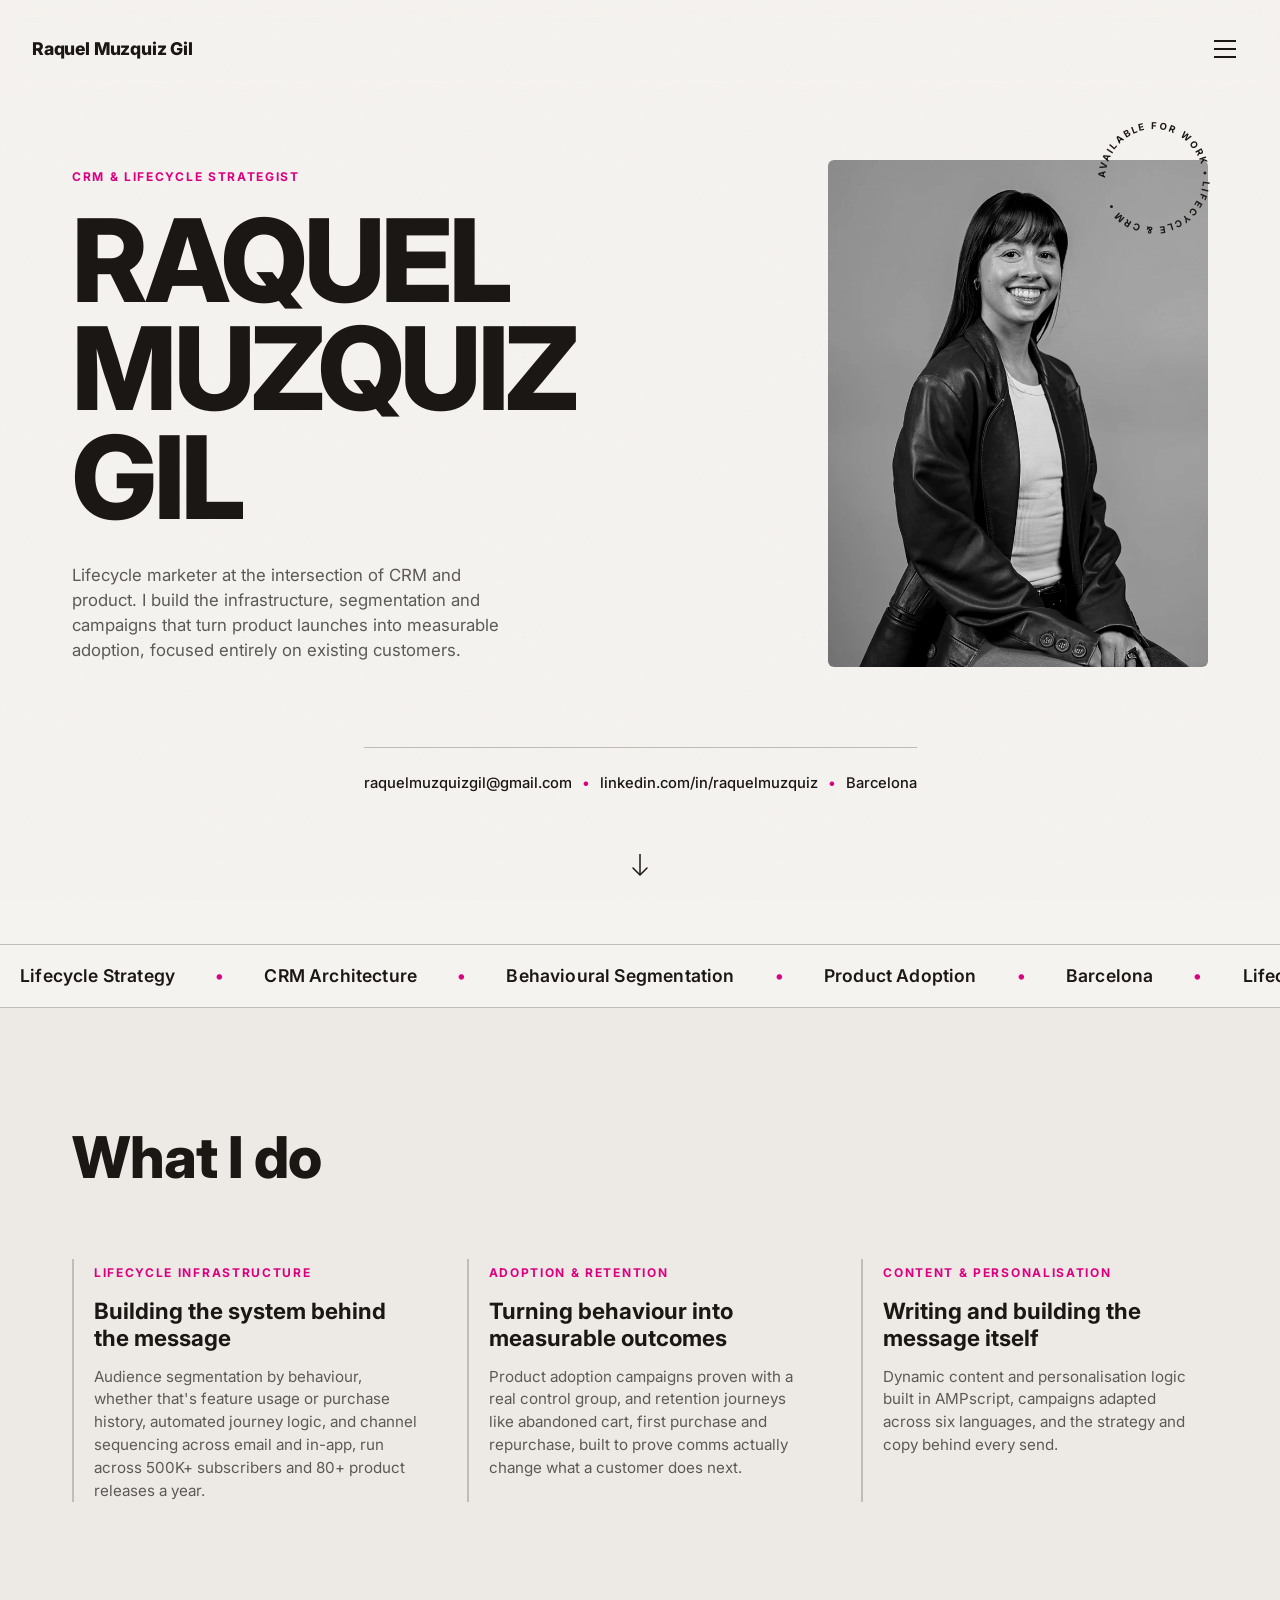
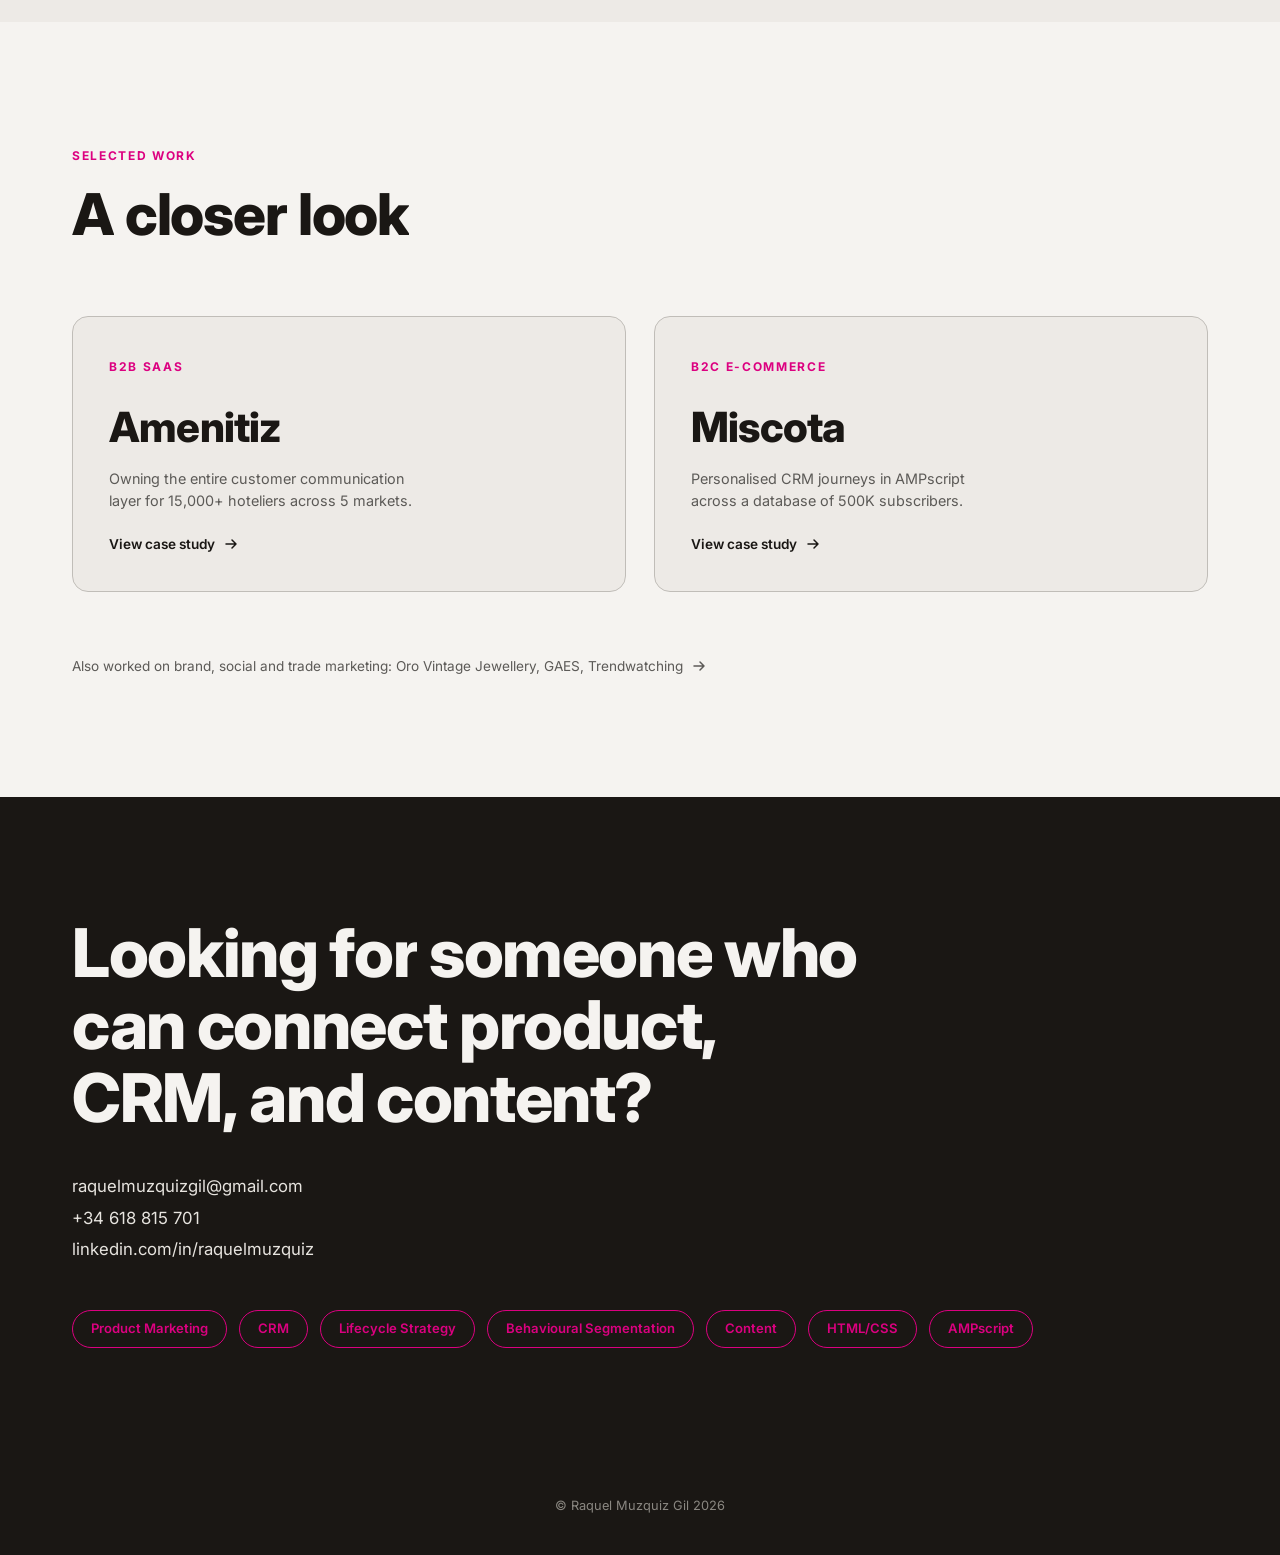
==== index.html @ 08a70839 "Trim adoption section to match the site's voice The rewrite grounded in the real methodology doc was" ====
<!DOCTYPE html>
<html lang="en">
<head>
<meta charset="UTF-8">
<meta name="viewport" content="width=device-width, initial-scale=1.0">
<title>Raquel Muzquiz Gil · CRM &amp; Lifecycle Strategist</title>
<meta name="description" content="Raquel Muzquiz Gil. Lifecycle marketer at the intersection of CRM and product. Barcelona.">

<link rel="preconnect" href="https://fonts.googleapis.com">
<link rel="preconnect" href="https://fonts.gstatic.com" crossorigin>
<link href="https://fonts.googleapis.com/css2?family=Inter:ital,wght@0,100..900;1,100..900&display=swap" rel="stylesheet">
<link rel="stylesheet" href="assets/css/style.css?v=34">
</head>
<body>

<header class="site-nav">
  <a href="index.html" class="nav-logo">Raquel Muzquiz Gil</a>
  <button class="nav-toggle magnetic" aria-label="Open menu"><span></span><span></span><span></span></button>
</header>

<div class="nav-overlay">
  <nav>
    <a class="nav-link" href="index.html"><span class="nav-link-inner"><span>Home</span></span></a>
    <a class="nav-link" href="index.html#work"><span class="nav-link-inner"><span>Work</span></span></a>
    <a class="nav-link" href="work-amenitiz.html"><span class="nav-link-inner"><span>Amenitiz</span></span></a>
    <a class="nav-link" href="work-miscota.html"><span class="nav-link-inner"><span>Miscota</span></span></a>
    <a class="nav-link" href="work-other.html"><span class="nav-link-inner"><span>Other work</span></span></a>
    <a class="nav-link" href="index.html#contact"><span class="nav-link-inner"><span>Contact</span></span></a>
  </nav>
  <div class="nav-overlay-footer">
    <a href="mailto:raquelmuzquizgil@gmail.com">raquelmuzquizgil@gmail.com</a>
    <span>Barcelona</span>
  </div>
</div>

<main>

<!-- ============ HERO ============ -->
<section class="hero bg-off" id="hero">
  <div class="wrap hero-inner">
    <div class="hero-text">
      <span class="label">CRM &amp; Lifecycle Strategist</span>
      <h1 class="hero-name">
        <span class="line" data-split>Raquel</span>
        <span class="line" data-split>Muzquiz Gil</span>
      </h1>
      <p class="hero-tagline fade-in d1">Lifecycle marketer at the intersection of CRM and product. I build the infrastructure, segmentation and campaigns that turn product launches into measurable adoption, focused entirely on existing customers.</p>
    </div>
    <div class="hero-photo-wrap fade-in d2">
      <div class="hero-badge">
        <a href="#contact" class="magnetic">
          <span class="badge-spin">
            <svg viewBox="0 0 100 100">
              <defs>
                <path id="circlePath" d="M50,50 m-38,0 a38,38 0 1,1 76,0 a38,38 0 1,1 -76,0" />
              </defs>
              <text font-size="7.4" font-weight="700" letter-spacing="1.6" fill="#1A1714">
                <textPath href="#circlePath" startOffset="0%">AVAILABLE FOR WORK &#8226; LIFECYCLE &amp; CRM &#8226; </textPath>
              </text>
            </svg>
          </span>
        </a>
      </div>
      <div class="photo-frame tilt-card">
        <img src="assets/img/hero-portrait.webp?v=26" alt="Raquel Muzquiz Gil" class="photo-img">
      </div>
    </div>
  </div>
  <div class="wrap">
    <div class="hero-contact fade-in d3">
      <a href="mailto:raquelmuzquizgil@gmail.com">raquelmuzquizgil@gmail.com</a>
      <span class="dot">&#8226;</span>
      <a href="https://linkedin.com/in/raquelmuzquiz" target="_blank" rel="noopener">linkedin.com/in/raquelmuzquiz</a>
      <span class="dot">&#8226;</span>
      <span>Barcelona</span>
    </div>
    <a href="#what-i-do" class="scroll-indicator magnetic">
      <svg width="20" height="30" viewBox="0 0 20 30" fill="none">
        <line x1="10" y1="0" x2="10" y2="20" stroke="#1A1714" stroke-width="1.5"/>
        <path d="M3 14L10 21L17 14" stroke="#1A1714" stroke-width="1.5" stroke-linecap="round" stroke-linejoin="round"/>
      </svg>
    </a>
  </div>
</section>

<div class="marquee bg-off">
  <div class="marquee-track">
    <span>Lifecycle Strategy</span><span class="accent">&#8226;</span>
    <span>CRM Architecture</span><span class="accent">&#8226;</span>
    <span>Behavioural Segmentation</span><span class="accent">&#8226;</span>
    <span>Product Adoption</span><span class="accent">&#8226;</span>
    <span>Barcelona</span><span class="accent">&#8226;</span>
    <span>Lifecycle Strategy</span><span class="accent">&#8226;</span>
    <span>CRM Architecture</span><span class="accent">&#8226;</span>
    <span>Behavioural Segmentation</span><span class="accent">&#8226;</span>
    <span>Product Adoption</span><span class="accent">&#8226;</span>
    <span>Barcelona</span><span class="accent">&#8226;</span>
  </div>
</div>

<!-- ============ WHAT I DO ============ -->
<section class="bg-light" id="what-i-do">
  <div class="wrap">
    <h2 class="section-title" data-split>What I do</h2>
    <div class="capabilities">
      <div class="cap-block fade-in d1">
        <span class="label">Lifecycle Infrastructure</span>
        <h3 class="cap-title">Building the system behind the message</h3>
        <p class="cap-desc">Audience segmentation by behaviour, whether that's feature usage or purchase history, automated journey logic, and channel sequencing across email and in-app, run across 500K+ subscribers and 80+ product releases a year.</p>
      </div>
      <div class="cap-block fade-in d2">
        <span class="label">Adoption &amp; Retention</span>
        <h3 class="cap-title">Turning behaviour into measurable outcomes</h3>
        <p class="cap-desc">Product adoption campaigns proven with a real control group, and retention journeys like abandoned cart, first purchase and repurchase, built to prove comms actually change what a customer does next.</p>
      </div>
      <div class="cap-block fade-in d3">
        <span class="label">Content &amp; Personalisation</span>
        <h3 class="cap-title">Writing and building the message itself</h3>
        <p class="cap-desc">Dynamic content and personalisation logic built in AMPscript, campaigns adapted across six languages, and the strategy and copy behind every send.</p>
      </div>
    </div>
  </div>
</section>

<!-- ============ WORK ============ -->
<section class="bg-off" id="work">
  <div class="wrap">
    <span class="label">Selected work</span>
    <h2 class="section-title" data-split>A closer look</h2>
    <div class="work-grid">
      <a href="work-amenitiz.html" class="work-tile large tilt-card">
        <div class="work-tile-panel"></div>
        <div class="work-tile-content">
          <span class="label">B2B SaaS</span>
          <h3 class="work-tile-title">Amenitiz</h3>
          <p class="work-tile-desc">Owning the entire customer communication layer for 15,000+ hoteliers across 5 markets.</p>
          <span class="work-tile-cta">View case study <svg width="16" height="16" viewBox="0 0 16 16" fill="none"><path d="M3 8h10M9 4l4 4-4 4" stroke="currentColor" stroke-width="1.5" stroke-linecap="round" stroke-linejoin="round"/></svg></span>
        </div>
      </a>
      <a href="work-miscota.html" class="work-tile large tilt-card">
        <div class="work-tile-panel"></div>
        <div class="work-tile-content">
          <span class="label">B2C E-commerce</span>
          <h3 class="work-tile-title">Miscota</h3>
          <p class="work-tile-desc">Personalised CRM journeys in AMPscript across a database of 500K subscribers.</p>
          <span class="work-tile-cta">View case study <svg width="16" height="16" viewBox="0 0 16 16" fill="none"><path d="M3 8h10M9 4l4 4-4 4" stroke="currentColor" stroke-width="1.5" stroke-linecap="round" stroke-linejoin="round"/></svg></span>
        </div>
      </a>
    </div>
    <a href="work-other.html" class="other-work-teaser fade-in d1">
      <span>Also worked on brand, social and trade marketing: Oro Vintage Jewellery, GAES, Trendwatching</span>
      <svg width="16" height="16" viewBox="0 0 16 16" fill="none"><path d="M3 8h10M9 4l4 4-4 4" stroke="currentColor" stroke-width="1.5" stroke-linecap="round" stroke-linejoin="round"/></svg>
    </a>
  </div>
</section>

<!-- ============ CONTACT ============ -->
<section class="bg-dark" id="contact">
  <div class="wrap">
    <h2 class="contact-title" data-split>Looking for someone who can connect product, CRM, and content?</h2>
    <div class="contact-details fade-in d1">
      <a href="mailto:raquelmuzquizgil@gmail.com">raquelmuzquizgil@gmail.com</a>
      <a href="tel:+34618815701">+34 618 815 701</a>
      <a href="https://linkedin.com/in/raquelmuzquiz" target="_blank" rel="noopener">linkedin.com/in/raquelmuzquiz</a>
    </div>
    <div class="tags fade-in d2">
      <span class="tag">Product Marketing</span>
      <span class="tag">CRM</span>
      <span class="tag">Lifecycle Strategy</span>
      <span class="tag">Behavioural Segmentation</span>
      <span class="tag">Content</span>
      <span class="tag">HTML/CSS</span>
      <span class="tag">AMPscript</span>
    </div>
  </div>
</section>

</main>

<footer class="site-footer">&copy; Raquel Muzquiz Gil 2026</footer>

<script src="assets/js/main.js?v=32"></script>
</body>
</html>
---- assets/css/style.css ----
/* ==========================================================
   Raquel Muzquiz Gil, portfolio
   Shared design system: tokens, nav, cursor, transitions,
   reveal animations, reusable components.
   ========================================================== */

:root{
  --bg:#F5F3F0;
  --bg-light:#EDEAE6;
  --dark:#1A1714;
  --accent:#DC0080;
  --text:#1A1714;
  --text-secondary:#5C5A57;
  --border:#C0BDB8;
  --ease-out:cubic-bezier(.16,.84,.44,1);
  --dur-fast:0.3s;
  --dur-med:0.6s;
  --dur-slow:0.9s;
}

*{margin:0;padding:0;box-sizing:border-box;}

html{scroll-behavior:smooth;}

body{
  font-family:'Inter',-apple-system,BlinkMacSystemFont,'Segoe UI',sans-serif;
  background:var(--bg);
  color:var(--text);
  line-height:1.5;
  -webkit-font-smoothing:antialiased;
  overflow-x:hidden;
  cursor:auto;
}

img{max-width:100%;display:block;}
a{color:inherit;text-decoration:none;}
button{font-family:inherit;background:none;border:none;color:inherit;cursor:pointer;appearance:none;-webkit-appearance:none;border-radius:0;}
ul{list-style:none;}

.wrap{max-width:1200px;margin:0 auto;padding:0 32px;}

section{padding:120px 0;position:relative;}

.bg-off{background:var(--bg);}
.bg-light{background:var(--bg-light);}
.bg-dark{background:var(--dark);color:var(--bg);}

.label{
  display:inline-block;
  font-size:0.75rem;
  font-weight:700;
  letter-spacing:0.14em;
  text-transform:uppercase;
  color:var(--accent);
  margin-bottom:20px;
}

h2.section-title{
  font-size:clamp(2.2rem, 5vw, 3.6rem);
  font-weight:800;
  letter-spacing:-0.02em;
  line-height:1.02;
}

.section-sub{
  max-width:560px;
  margin-top:18px;
  color:var(--text-secondary);
  font-size:1rem;
}

/* ---------- grain texture (inline SVG noise, no external asset) ---------- */
.grain{
  position:fixed;
  inset:0;
  z-index:9998;
  pointer-events:none;
  opacity:0.035;
  mix-blend-mode:multiply;
  background-image:url("data:image/svg+xml;utf8,<svg xmlns='http://www.w3.org/2000/svg' width='140' height='140'><filter id='n'><feTurbulence type='fractalNoise' baseFrequency='0.9' numOctaves='2' stitchTiles='stitch'/></filter><rect width='100%25' height='100%25' filter='url(%23n)'/></svg>");
}


/* ---------- site nav ---------- */
.site-nav{
  position:fixed;
  top:0;left:0;right:0;
  z-index:500;
  display:flex;
  align-items:center;
  justify-content:space-between;
  padding:26px 32px;
  background:rgba(245,243,240,0.7);
  backdrop-filter:blur(10px) saturate(1.4);
  -webkit-backdrop-filter:blur(10px) saturate(1.4);
}
.nav-logo{
  font-weight:800;
  font-size:1.1rem;
  letter-spacing:-0.01em;
  color:var(--dark);
}
.nav-toggle{
  width:46px;height:46px;
  display:flex;
  flex-direction:column;
  align-items:center;
  justify-content:center;
  gap:6px;
}
.nav-toggle span{
  display:block;
  width:22px;height:2px;
  background:var(--dark);
  transition:transform var(--dur-fast) var(--ease-out), opacity var(--dur-fast);
}
body.nav-open .nav-toggle span:nth-child(1){transform:translateY(8px) rotate(45deg);}
body.nav-open .nav-toggle span:nth-child(2){opacity:0;}
body.nav-open .nav-toggle span:nth-child(3){transform:translateY(-8px) rotate(-45deg);}

.nav-overlay{
  position:fixed;
  inset:0;
  z-index:400;
  background:var(--dark);
  color:var(--bg);
  display:flex;
  flex-direction:column;
  justify-content:center;
  padding:0 32px;
  clip-path:circle(0% at calc(100% - 50px) 46px);
  transition:clip-path 0.75s var(--ease-out);
  pointer-events:none;
}
body.nav-open .nav-overlay{
  clip-path:circle(150% at calc(100% - 50px) 46px);
  pointer-events:auto;
}
.nav-overlay nav{
  display:flex;
  flex-direction:column;
  gap:2px;
}
.nav-link{
  display:block;
  width:fit-content;
  padding:6px 0;
}
.nav-link-inner{
  display:inline-block;
  position:relative;
}
.nav-link-inner span{
  font-size:clamp(1.8rem,5.2vw,3.2rem);
  font-weight:800;
  letter-spacing:-0.02em;
  line-height:1.25;
  color:var(--bg);
  transition:color 0.3s;
}
.nav-link-inner::after{
  content:'';
  position:absolute;
  left:0;bottom:2px;
  width:0;
  height:3px;
  background:var(--accent);
  transition:width 0.4s var(--ease-out);
}
.nav-link:hover .nav-link-inner span{color:var(--accent);}
.nav-link:hover .nav-link-inner::after{width:100%;}
.nav-overlay-footer{
  margin-top:56px;
  display:flex;
  gap:24px;
  flex-wrap:wrap;
  font-size:0.9rem;
  color:#B8B4AE;
}
.nav-overlay-footer a:hover{color:var(--accent);}

/* ---------- page transition curtain ---------- */
.transition-curtain{
  position:fixed;
  inset:0;
  z-index:9997;
  background:var(--dark);
  transform:scaleY(1);
  transform-origin:top;
  transition:transform 0.7s var(--ease-out);
}
body.is-revealed .transition-curtain{
  transform:scaleY(0);
  transform-origin:bottom;
}
body.is-leaving .transition-curtain{
  transform:scaleY(1);
  transform-origin:top;
}

/* ---------- scroll reveal (fade/slide) ---------- */
.fade-in{
  opacity:0;
  transform:translateY(36px);
  transition:opacity var(--dur-slow) var(--ease-out), transform var(--dur-slow) var(--ease-out);
}
.fade-in.visible{opacity:1;transform:translateY(0);}
.fade-in.d1{transition-delay:0.08s;}
.fade-in.d2{transition-delay:0.16s;}
.fade-in.d3{transition-delay:0.24s;}

/* ---------- split-text line reveal ---------- */
.split-word{display:inline-block;overflow:hidden;vertical-align:top;padding-bottom:0.18em;margin-bottom:-0.18em;}
.split-word-inner{
  display:inline-block;
  transform:translateY(112%);
  transition:transform 0.75s var(--ease-out);
  transition-delay:calc(var(--i,0) * 30ms);
}
[data-split].in .split-word-inner{transform:translateY(0);}

/* ---------- marquee ---------- */
.marquee{
  width:100%;
  overflow:hidden;
  white-space:nowrap;
  border-top:1px solid var(--border);
  border-bottom:1px solid var(--border);
  padding:18px 0;
}
.marquee-track{
  display:inline-flex;
  animation:marquee 22s linear infinite;
}
.marquee:hover .marquee-track{animation-play-state:paused;}
.marquee-track span{
  font-size:1.1rem;
  font-weight:600;
  padding:0 20px;
  letter-spacing:0.01em;
  white-space:nowrap;
}
.marquee-track span.accent{color:var(--accent);}
@keyframes marquee{
  from{transform:translateX(0);}
  to{transform:translateX(-50%);}
}

/* ---------- magnetic ---------- */
.magnetic{transition:transform 0.25s var(--ease-out);}

/* ---------- tilt card ---------- */
.tilt-card{
  transform-style:preserve-3d;
  transition:transform 0.35s var(--ease-out);
  will-change:transform;
}

/* ---------- rotating badge ---------- */
.badge-spin{
  width:128px;height:128px;
  position:relative;
  animation:spin 14s linear infinite;
}
@keyframes spin{to{transform:rotate(360deg);}}
.badge-spin svg{width:100%;height:100%;}
.badge-spin-dot{
  position:absolute;
  top:50%;left:50%;
  width:10px;height:10px;
  border-radius:50%;
  background:var(--accent);
  transform:translate(-50%,-50%);
}

/* ---------- placeholders ---------- */
.placeholder-box{
  aspect-ratio:4/3;
  background:var(--bg-light);
  border:1.5px dashed var(--border);
  border-radius:12px;
  display:flex;
  align-items:center;
  justify-content:center;
  text-align:center;
  padding:20px;
  overflow:hidden;
}
.placeholder-box span{
  font-size:0.85rem;
  font-weight:500;
  color:var(--text-secondary);
}
.placeholder-box.single{aspect-ratio:16/9;}
.placeholder-box.oro-image{aspect-ratio:1/1;max-width:420px;}
.placeholder-box:has(.project-img){padding:0;border:none;}
.project-section-pair{
  padding:100px 0;
  display:grid;
  grid-template-columns:1fr 1fr;
  gap:80px;
}

/* ---------- stats bar ---------- */
.stats-bar{
  margin-top:64px;
  background:var(--dark);
  border-radius:10px;
  padding:48px 40px;
  display:grid;
  grid-template-columns:repeat(4,1fr);
  gap:32px;
}
.stat-number{
  display:block;
  font-size:clamp(1.8rem, 3.4vw, 2.6rem);
  font-weight:800;
  color:var(--accent);
  letter-spacing:-0.02em;
}
.stat-label{
  display:block;
  margin-top:8px;
  font-size:0.82rem;
  color:#CFCBC5;
}

/* ---------- buttons / links with arrow ---------- */
.arrow-link{
  display:inline-flex;
  align-items:center;
  gap:10px;
  font-weight:600;
  font-size:0.95rem;
  padding-bottom:4px;
  border-bottom:1px solid currentColor;
}
.arrow-link svg{transition:transform 0.3s var(--ease-out);}
.arrow-link:hover svg{transform:translateX(6px);}

/* ---------- back link ---------- */
.back-link{
  position:relative;
  z-index:10;
  display:inline-flex;
  align-items:center;
  gap:8px;
  font-size:0.85rem;
  font-weight:600;
  color:var(--text-secondary);
  margin:110px 0 0;
}
.back-link:hover{color:var(--accent);}

/* ---------- contact section (shared closing block) ---------- */
.contact-title{
  font-size:clamp(2.2rem, 6vw, 4.2rem);
  font-weight:800;
  line-height:1.08;
  letter-spacing:-0.02em;
  max-width:820px;
}
.contact-details{
  margin-top:40px;
  font-size:1.05rem;
  color:#E7E4DF;
  display:flex;
  flex-direction:column;
  gap:6px;
}
.contact-details a:hover{color:var(--accent);}
.tags{
  margin-top:48px;
  display:flex;
  flex-wrap:wrap;
  gap:12px;
}
.tag{
  border:1px solid var(--accent);
  color:var(--accent);
  border-radius:999px;
  padding:8px 18px;
  font-size:0.82rem;
  font-weight:600;
  transition:background 0.25s, color 0.25s;
}
.tag:hover{background:var(--accent);color:var(--dark);}

footer.site-footer{
  background:var(--dark);
  color:#8A8781;
  text-align:center;
  padding:28px 0 40px;
  font-size:0.8rem;
}

/* ---------- next project nav ---------- */
.next-project{
  background:var(--bg-light);
  color:var(--text);
  padding:100px 0;
  text-align:center;
  border-top:1px solid var(--border);
  border-bottom:1px solid var(--border);
}
.next-project .label{margin-bottom:24px;}
.next-project .next-title{
  font-size:clamp(2.4rem,7vw,5rem);
  font-weight:800;
  letter-spacing:-0.02em;
  display:inline-flex;
  align-items:center;
  gap:24px;
}
.next-project .next-title svg{width:44px;height:44px;transition:transform 0.35s var(--ease-out);}
.next-project a:hover svg{transform:translateX(14px);}

/* ==========================================================
   Page-specific components
   ========================================================== */

/* ---------- hero (home) ---------- */
.hero{
  min-height:100vh;
  display:flex;
  flex-direction:column;
  justify-content:center;
  padding:160px 0 60px;
}
.hero-inner{
  position:relative;
  display:grid;
  grid-template-columns:1.1fr 0.9fr;
  align-items:center;
  gap:40px;
}
.hero-text{position:relative;z-index:2;}
.hero-name{
  font-size:clamp(3.4rem, 9vw, 7.5rem);
  font-weight:800;
  line-height:0.94;
  letter-spacing:-0.03em;
  text-transform:uppercase;
}
.hero-name .line{display:block;}
.hero-tagline{
  max-width:440px;
  margin-top:32px;
  font-size:1.05rem;
  color:var(--text-secondary);
  font-weight:400;
}
.hero-photo-wrap{
  position:relative;
  z-index:1;
  justify-self:end;
  width:100%;
  max-width:380px;
  transform:translateY(-10px) rotate(1.2deg);
}
.photo-frame{
  position:relative;
  width:100%;
  aspect-ratio:3/4;
  background:var(--bg-light);
  border-radius:6px;
  display:flex;
  align-items:center;
  justify-content:center;
  overflow:hidden;
}
.photo-frame .monogram{
  font-size:5.5rem;
  font-weight:800;
  color:var(--dark);
  opacity:0.9;
  letter-spacing:-0.02em;
}
.photo-img,.project-img,.device-img{
  width:100%;
  height:100%;
  object-fit:cover;
  display:block;
}
.photo-frame .photo-tag{
  position:absolute;
  bottom:14px;left:14px;
  font-size:0.68rem;
  font-weight:600;
  letter-spacing:0.1em;
  text-transform:uppercase;
  color:var(--text-secondary);
  background:var(--bg);
  padding:4px 10px;
  border-radius:20px;
  border:1px solid var(--border);
}
.hero-badge{
  position:absolute;
  top:-46px;right:-10px;
  z-index:3;
}
.hero-badge a{display:block;position:relative;width:128px;height:128px;}
.hero-contact{
  margin-top:80px;
  display:flex;
  flex-wrap:wrap;
  align-items:center;
  gap:10px;
  font-size:0.92rem;
  font-weight:500;
  border-top:1px solid var(--border);
  padding-top:24px;
}
.hero-contact a:hover{color:var(--accent);}
.hero-contact .dot{color:var(--accent);}
.scroll-indicator{
  margin-top:60px;
  display:flex;
  justify-content:center;
}
.scroll-indicator svg{animation:bounce 1.8s infinite;}
@keyframes bounce{
  0%,100%{transform:translateY(0);opacity:0.5;}
  50%{transform:translateY(10px);opacity:1;}
}

/* ---------- what I do ---------- */
.capabilities{
  margin-top:72px;
  display:grid;
  grid-template-columns:repeat(3,1fr);
  gap:48px;
}
.capabilities.two-col{grid-template-columns:repeat(2,1fr);}
.cap-block{
  padding-left:20px;
  border-left:2px solid var(--border);
  transition:border-color 0.35s var(--ease-out);
}
.cap-block:hover{border-color:var(--accent);}
.cap-block .label{margin-bottom:16px;}
.cap-title{
  font-size:1.4rem;
  font-weight:700;
  line-height:1.2;
  margin-bottom:14px;
}
.cap-desc{color:var(--text-secondary);font-size:0.95rem;}

/* ---------- work grid (home) ---------- */
.work-grid{
  margin-top:72px;
  display:grid;
  grid-template-columns:repeat(2,1fr);
  gap:28px;
}
.other-work-teaser{
  margin-top:64px;
  display:inline-flex;
  align-items:center;
  gap:8px;
  font-size:0.85rem;
  color:var(--text-secondary);
  transition:color 0.3s;
}
.other-work-teaser svg{transition:transform 0.3s var(--ease-out);}
.other-work-teaser:hover{color:var(--accent);}
.other-work-teaser:hover svg{transform:translateX(6px);}
.work-tile{
  position:relative;
  grid-column:span 1;
  border-radius:16px;
  overflow:hidden;
  background:var(--bg-light);
  border:1px solid var(--border);
  display:block;
  padding:36px;
  min-height:220px;
  display:flex;
  flex-direction:column;
  justify-content:flex-end;
}
.work-tile.large{grid-column:span 1;min-height:260px;}
.work-tile-panel{
  position:absolute;
  inset:0;
  background:var(--dark);
  transform:translateY(100%);
  transition:transform 0.5s var(--ease-out);
  z-index:0;
}
.work-tile:hover .work-tile-panel{transform:translateY(0);}
.work-tile-content{position:relative;z-index:1;}
.work-tile .label{color:var(--accent);}
.work-tile-title{
  font-size:clamp(1.8rem,3.4vw,2.6rem);
  font-weight:800;
  letter-spacing:-0.02em;
  color:var(--text);
  transition:color 0.35s;
}
.work-tile:hover .work-tile-title{color:var(--bg);}
.work-tile-desc{
  margin-top:10px;
  font-size:0.9rem;
  color:var(--text-secondary);
  transition:color 0.35s;
  max-width:34ch;
}
.work-tile:hover .work-tile-desc{color:#C9C6C1;}
.work-tile-cta{
  margin-top:22px;
  display:inline-flex;
  align-items:center;
  gap:8px;
  font-size:0.85rem;
  font-weight:600;
  color:var(--text);
  transition:color 0.35s;
}
.work-tile:hover .work-tile-cta{color:var(--accent);}
.work-tile-cta svg{transition:transform 0.3s var(--ease-out);}
.work-tile:hover .work-tile-cta svg{transform:translateX(6px);}

/* ---------- case study hero ---------- */
.case-head{max-width:720px;}
.case-company{
  font-size:clamp(3rem, 9vw, 6.5rem);
  font-weight:800;
  letter-spacing:-0.03em;
  line-height:0.98;
  margin:10px 0 14px;
}
.case-subline{
  color:var(--text-secondary);
  font-size:0.95rem;
  font-weight:500;
  margin-bottom:32px;
}
.case-intro{
  max-width:700px;
  font-size:1.15rem;
  font-weight:400;
  line-height:1.5;
}

.placeholder-row{
  margin-top:56px;
  display:grid;
  grid-template-columns:repeat(3,1fr);
  gap:24px;
}

/* ---------- product showcase (amenitiz) ---------- */
.amenitiz-showcase-grid{
  margin-top:64px;
  display:grid;
  grid-template-columns:340px 1fr;
  gap:40px;
  align-items:start;
}
.amenitiz-showcase-grid.even-cols{grid-template-columns:1fr 1fr;}
.product-tour-row{
  display:grid;
  grid-template-columns:640px 1fr;
  gap:40px;
  align-items:center;
}
.product-tour-row .showcase-caption{margin-top:0;}
.showcase-label{
  display:block;
  font-size:0.75rem;
  font-weight:700;
  letter-spacing:0.1em;
  text-transform:uppercase;
  color:var(--accent);
  margin-bottom:14px;
}
.showcase-caption{
  margin-top:16px;
  font-size:0.85rem;
  color:var(--text-secondary);
  max-width:60ch;
}
.tour-stepper{max-width:640px;}
.tour-frame{
  position:relative;
  background:var(--bg-light);
  border-radius:14px;
  overflow:hidden;
}
.tour-img{display:none;width:100%;height:auto;}
.tour-img.active{display:block;}
.tour-controls{
  margin-top:18px;
  display:flex;
  align-items:center;
  justify-content:center;
  gap:20px;
}
.tour-controls button{
  font-size:0.8rem;
  font-weight:600;
  padding:8px 18px;
  border-radius:999px;
  border:1px solid var(--border);
  transition:opacity 0.2s, border-color 0.2s, color 0.2s;
}
.tour-controls button:disabled{opacity:0.35;cursor:default;}
.tour-controls button:not(:disabled):hover{border-color:var(--accent);color:var(--accent);}
.tour-count{
  font-size:0.78rem;
  font-weight:600;
  letter-spacing:0.04em;
  color:var(--text-secondary);
  min-width:44px;
  text-align:center;
}

/* ---------- email preview (hover-to-scroll) ---------- */
.email-preview-wrap{max-width:340px;}
.email-preview-window{
  position:relative;
  height:460px;
  overflow:hidden;
  border-radius:14px;
  cursor:pointer;
  background:var(--bg-light);
}
.email-preview-window::after{
  content:'';
  position:absolute;
  bottom:0;left:0;right:0;
  height:90px;
  background:linear-gradient(to bottom, rgba(245,243,240,0), var(--bg-light) 92%);
  pointer-events:none;
  transition:opacity 0.4s;
}
.email-preview-window:hover::after{opacity:0;}
.email-preview-img{
  display:none;
  width:100%;
  position:absolute;
  top:0;left:0;
  transition:transform 6s cubic-bezier(.4,0,.2,1);
}
.email-preview-img.active{display:block;}
.email-preview-wrap.static{max-width:520px;}
.email-preview-wrap.static .email-preview-window{height:auto;overflow:visible;cursor:default;}
.email-preview-wrap.static .email-preview-window::after{display:none;}
.email-preview-wrap.static .email-preview-img{position:static;transition:none;}
.lang-dots{
  margin-top:18px;
  display:flex;
  gap:10px;
}
.lang-dot{
  width:38px;height:38px;
  border-radius:50%;
  border:1.5px solid var(--border);
  font-size:0.7rem;
  font-weight:700;
  transition:border-color 0.2s, background 0.2s, color 0.2s;
}
.lang-dot.active{background:var(--accent);border-color:var(--accent);color:#fff;}
.lang-dot:hover:not(.active){border-color:var(--accent);color:var(--accent);}

/* ---------- adoption chart ---------- */
.adoption-head{max-width:640px;}
.adoption-sub{
  color:var(--accent);
  font-weight:600;
  font-size:1.05rem;
  margin-top:14px;
}
.chart-title{margin-top:40px;font-size:0.85rem;font-weight:600;color:var(--text-secondary);}
.chart-card{
  margin-top:16px;
  background:#FFFFFF;
  border-radius:14px;
  padding:40px 32px 24px;
}
.chart-canvas-wrap{position:relative;height:380px;}
.stat-cards{
  margin-top:32px;
  display:grid;
  grid-template-columns:repeat(3,1fr);
  gap:24px;
}
.stat-card{
  background:#FFFFFF;
  border-radius:12px;
  padding:32px 28px;
}
.stat-card .stat-number{color:var(--accent);font-size:2.1rem;}
.stat-card .stat-label{color:var(--text-secondary);margin-top:10px;font-size:0.88rem;}
.stat-card.lead{background:var(--dark);}
.stat-card.lead .stat-number{font-size:2.6rem;}
.stat-card.lead .stat-label{color:rgba(245,243,240,0.72);}
.adoption-footnote{
  margin-top:16px;
  font-size:0.8rem;
  color:var(--text-secondary);
  opacity:0.75;
}
.finding-block{
  margin-top:40px;
  background:#FFFFFF;
  border-radius:14px;
  padding:32px 28px;
  border-left:3px solid var(--accent);
}
.finding-block .label{display:block;margin-bottom:14px;}
.finding-block p{color:var(--text-secondary);font-size:0.95rem;line-height:1.65;}

/* ---------- code block + language demo (miscota) ---------- */
.code-block{
  margin-top:40px;
  background:var(--dark);
  border-radius:10px;
  padding:28px 30px;
  overflow-x:auto;
}
.code-block pre{
  font-family:'SFMono-Regular',Consolas,'Liberation Mono',Menlo,monospace;
  font-size:0.85rem;
  line-height:1.9;
  color:#8A8781;
  white-space:pre;
}
.code-block .code-line{
  display:block;
  transition:color 0.3s, background 0.3s;
  border-radius:4px;
}
.code-block .code-line.active{
  color:#F0EEEA;
  background:rgba(220,0,128,0.14);
}
.code-caption{
  margin-top:20px;
  font-size:0.85rem;
  color:var(--text-secondary);
  max-width:640px;
}
.lang-demo{
  margin-top:56px;
  background:#FFFFFF;
  border-radius:14px;
  padding:40px;
  display:grid;
  grid-template-columns:auto 1fr;
  align-items:center;
  gap:40px;
}
.lang-buttons{display:flex;gap:10px;flex-wrap:wrap;}
.lang-buttons button{
  width:52px;height:52px;
  border-radius:50%;
  border:1.5px solid var(--border);
  font-weight:700;
  font-size:0.85rem;
  transition:border-color 0.25s, color 0.25s, background 0.25s;
}
.lang-buttons button.active{
  background:var(--accent);
  border-color:var(--accent);
  color:#fff;
}
.lang-output{
  font-size:clamp(1.6rem,3vw,2.4rem);
  font-weight:800;
  letter-spacing:-0.01em;
  min-height:1.3em;
}
.lang-msg{display:inline-block;transition:opacity 0.2s, transform 0.2s;}
.lang-msg.swap{opacity:0;transform:translateY(8px);}

/* ---------- catalog grid (miscota imagery) ---------- */
.catalog-grid{
  margin-top:56px;
  display:grid;
  grid-template-columns:repeat(3,1fr);
  gap:24px;
}
.code-result-grid{
  margin-top:24px;
  display:grid;
  grid-template-columns:1fr 360px;
  gap:24px;
  align-items:stretch;
}
.code-result-grid .code-block{overflow-x:auto;}
.code-result-grid .email-preview-wrap{max-width:none;height:100%;}
.code-result-grid .email-preview-window{height:100%;}
.cap-toggle{
  margin-top:22px;
  display:inline-flex;
  align-items:center;
  gap:7px;
  font-size:0.8rem;
  font-weight:600;
  color:var(--accent);
}
.cap-toggle svg{transition:transform 0.3s var(--ease-out);}
.cap-toggle[aria-expanded="true"] svg{transform:rotate(180deg);}
.cap-proof{
  max-width:280px;
  max-height:0;
  overflow:hidden;
  transition:max-height 0.45s var(--ease-out);
}
.cap-proof.open{max-height:1000px;margin-top:20px;}
.shot-card{
  border-radius:14px;
  overflow:hidden;
  background:var(--bg-light);
  box-shadow:0 20px 36px rgba(26,23,20,0.08);
}
.shot-card img{width:100%;height:100%;object-fit:cover;display:block;}
.shot-card.repurchase{aspect-ratio:1182/1118;}
.shot-card.autoship{aspect-ratio:770/900;}
.shot-card.es-shot{aspect-ratio:700/892;}
.shot-card.en-shot{aspect-ratio:700/770;}
.shot-card.welcome{aspect-ratio:1006/1366;}
.shot-card.reactivation{aspect-ratio:412/1110;}
.lang-proof-item{max-width:280px;}
.lifestyle-grid{
  margin-top:24px;
  display:grid;
  grid-template-columns:repeat(3,1fr);
  gap:24px;
  align-items:start;
}
.lifestyle-grid .email-preview-wrap{max-width:none;}
.lifestyle-grid .lang-proof-item{max-width:none;}
.lifestyle-hint{margin-top:10px;font-size:0.82rem;color:var(--text-secondary);}

/* ---------- other work ---------- */
.other-hero{padding-top:200px;}
.project-section{
  padding:100px 0;
  display:grid;
  grid-template-columns:1fr 1fr;
  gap:56px;
  align-items:center;
}
.project-section:nth-child(even){direction:rtl;}
.project-section:nth-child(even) > *{direction:ltr;}
.project-title{
  font-size:clamp(2rem,4vw,3.2rem);
  font-weight:800;
  letter-spacing:-0.02em;
  margin:14px 0 18px;
}
.project-desc{color:var(--text-secondary);font-size:1rem;max-width:46ch;}
.project-tags{margin-top:28px;display:flex;flex-wrap:wrap;gap:10px;}
.project-tags span{
  font-size:0.78rem;
  font-weight:600;
  letter-spacing:0.04em;
  text-transform:uppercase;
  color:var(--text-secondary);
  border:1px solid var(--border);
  border-radius:999px;
  padding:6px 14px;
}

/* ---------- responsive ---------- */
@media (max-width:900px){
  section{padding:88px 0;}
  .hero{padding:120px 0 40px;}
  .hero-inner{grid-template-columns:1fr;gap:36px;}
  .hero-photo-wrap{justify-self:center;max-width:280px;order:-1;}
  .hero-badge{top:auto;bottom:-20px;right:10px;}
  .capabilities{grid-template-columns:1fr;gap:40px;}
  .capabilities.two-col{grid-template-columns:1fr;}
  .work-grid{grid-template-columns:1fr;}
  .stats-bar{grid-template-columns:repeat(2,1fr);}
  .placeholder-row{grid-template-columns:1fr 1fr;}
  .stat-cards{grid-template-columns:1fr;}
  .catalog-grid{grid-template-columns:1fr 1fr;}
  .lang-demo{grid-template-columns:1fr;text-align:center;}
  .lang-buttons{justify-content:center;}
  .lifestyle-grid{grid-template-columns:1fr;}
  .code-result-grid .email-preview-window{height:340px;}
  .code-result-grid{grid-template-columns:1fr;}
  .amenitiz-showcase-grid{grid-template-columns:1fr;gap:56px;}
  .amenitiz-showcase-grid.even-cols{grid-template-columns:1fr;}
  .product-tour-row{grid-template-columns:1fr;gap:24px;}
  .tour-stepper{max-width:100%;}
  .email-preview-wrap{max-width:280px;}
  .email-preview-wrap.static{max-width:100%;}
  .email-preview-window{height:380px;}
  .project-section{grid-template-columns:1fr;}
  .project-section:nth-child(even){direction:ltr;}
  .project-section-pair{grid-template-columns:1fr;gap:56px;padding:64px 0;}
  .wrap{padding:0 22px;}
  .nav-link-inner span{font-size:2.2rem;}
}
@media (max-width:560px){
  .stats-bar{grid-template-columns:1fr 1fr;padding:32px 24px;gap:24px;}
  .badge-spin{width:96px;height:96px;}
  .placeholder-row{grid-template-columns:1fr;}
  .catalog-grid{grid-template-columns:1fr;}
  .chart-card{padding:28px 16px 16px;}
  .code-block{padding:22px 18px;}
  .hero-contact{flex-direction:column;align-items:flex-start;gap:4px;}
  .hero-contact .dot{display:none;}
}

/* ---------- reduced motion ---------- */
@media (prefers-reduced-motion:reduce){
  *{animation-duration:0.01ms !important;animation-iteration-count:1 !important;transition-duration:0.01ms !important;}
  html{scroll-behavior:auto;}
  .badge-spin{animation:none;}
}
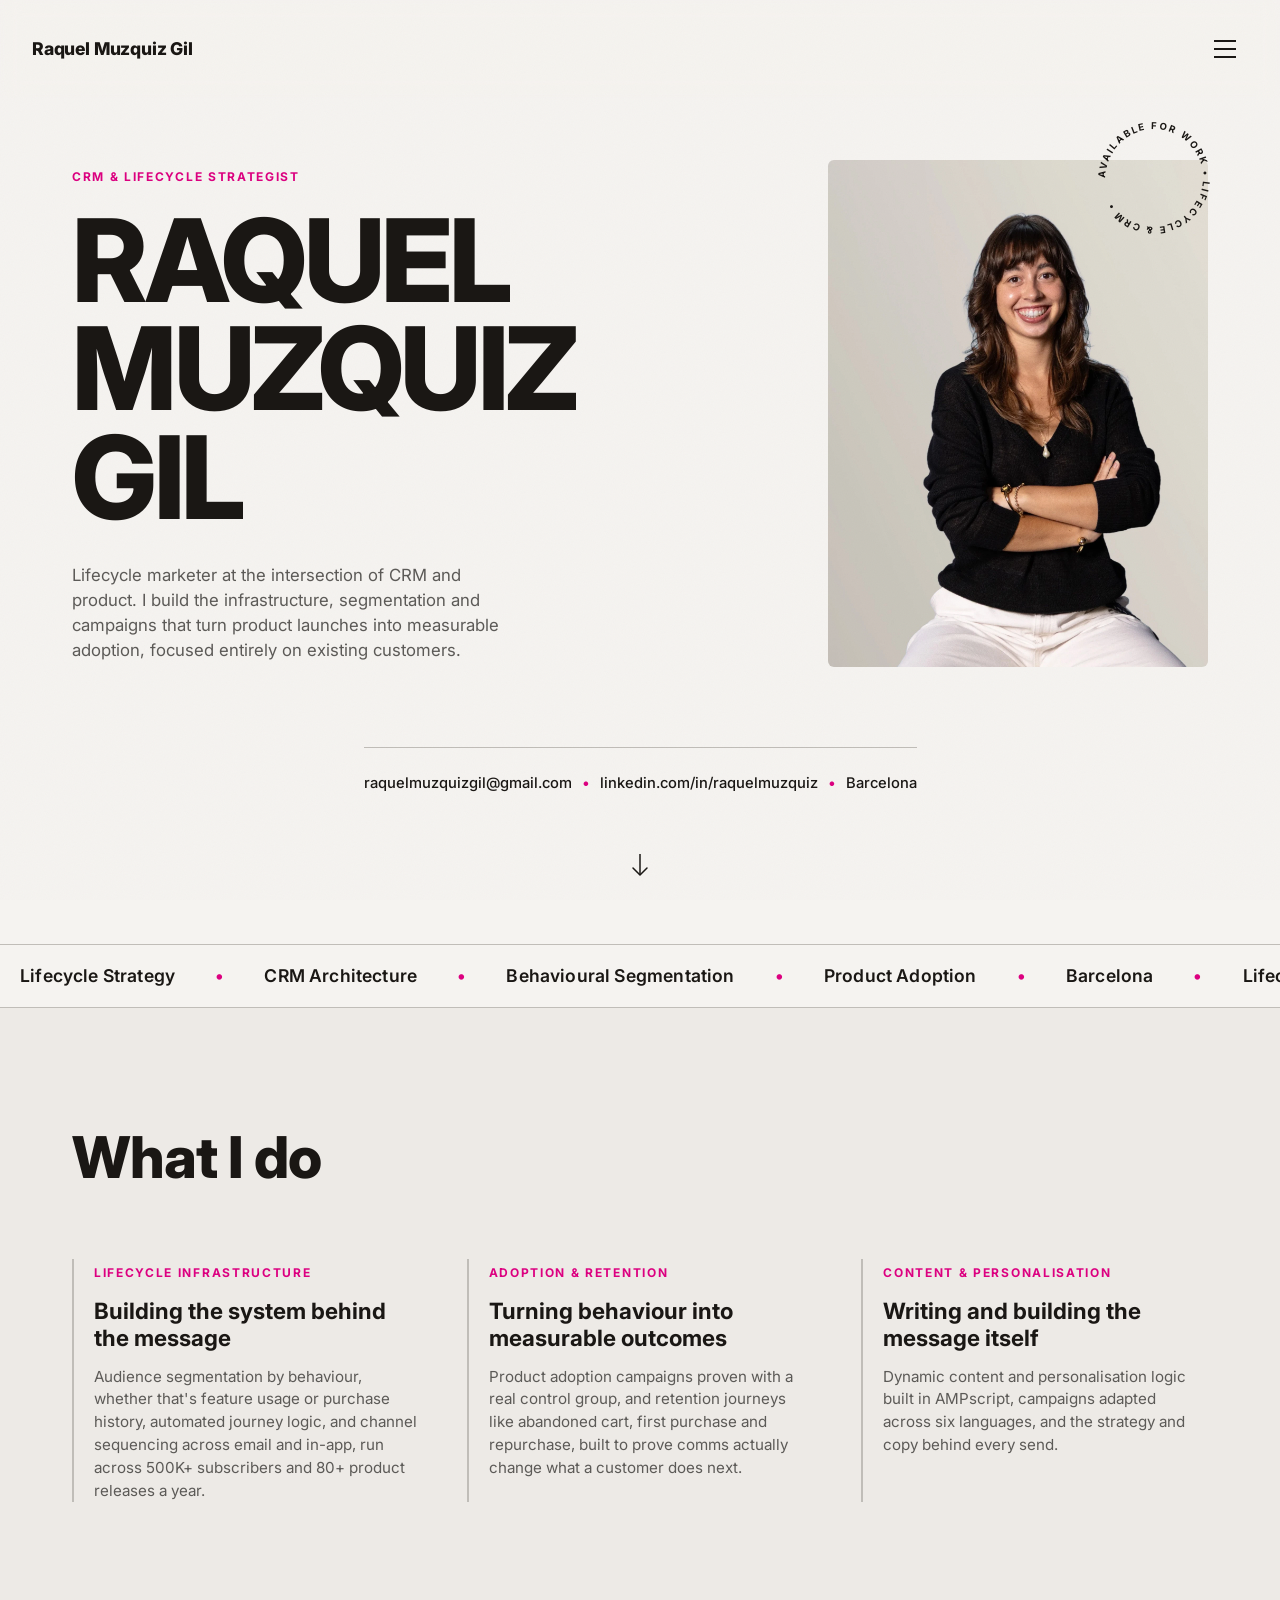
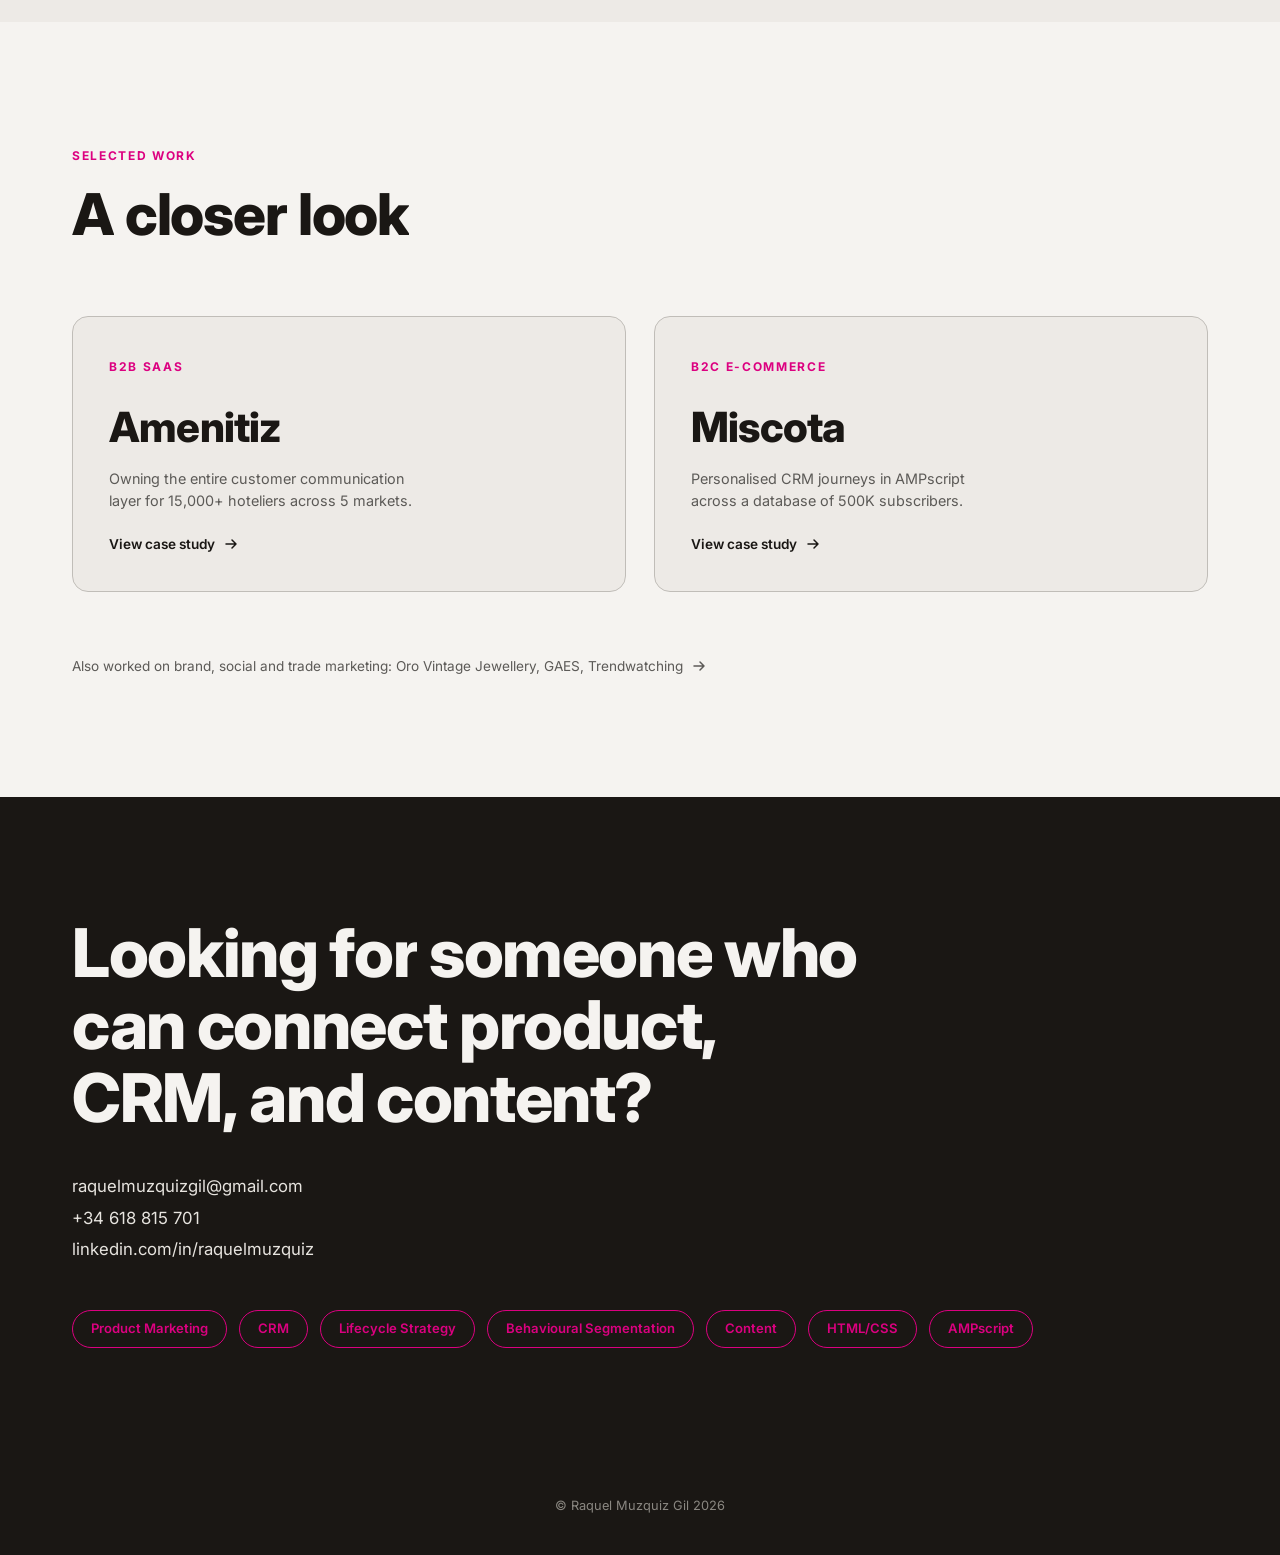
==== commit e05dcefd: "Update hero photo to new color portrait Full-color replacement for the previous black-and-white stud" ====
--- a/index.html
+++ b/index.html
@@ -6,10 +6,21 @@
 <title>Raquel Muzquiz Gil · CRM &amp; Lifecycle Strategist</title>
 <meta name="description" content="Raquel Muzquiz Gil. Lifecycle marketer at the intersection of CRM and product. Barcelona.">
 
+<link rel="icon" type="image/svg+xml" href="assets/img/favicon.svg">
+<meta property="og:type" content="website">
+<meta property="og:url" content="https://raquelmuzquizgil.github.io/">
+<meta property="og:title" content="Raquel Muzquiz Gil · CRM & Lifecycle Strategist">
+<meta property="og:description" content="Lifecycle marketer at the intersection of CRM and product. Barcelona.">
+<meta property="og:image" content="https://raquelmuzquizgil.github.io/assets/img/og-card.png">
+<meta name="twitter:card" content="summary_large_image">
+<meta name="twitter:title" content="Raquel Muzquiz Gil · CRM & Lifecycle Strategist">
+<meta name="twitter:description" content="Lifecycle marketer at the intersection of CRM and product. Barcelona.">
+<meta name="twitter:image" content="https://raquelmuzquizgil.github.io/assets/img/og-card.png">
+
 <link rel="preconnect" href="https://fonts.googleapis.com">
 <link rel="preconnect" href="https://fonts.gstatic.com" crossorigin>
 <link href="https://fonts.googleapis.com/css2?family=Inter:ital,wght@0,100..900;1,100..900&display=swap" rel="stylesheet">
-<link rel="stylesheet" href="assets/css/style.css?v=34">
+<link rel="stylesheet" href="assets/css/style.css?v=35">
 </head>
 <body>
 
@@ -62,7 +73,7 @@
         </a>
       </div>
       <div class="photo-frame tilt-card">
-        <img src="assets/img/hero-portrait.webp?v=26" alt="Raquel Muzquiz Gil" class="photo-img">
+        <img src="assets/img/hero-portrait.webp?v=27" alt="Raquel Muzquiz Gil" class="photo-img">
       </div>
     </div>
   </div>
--- a/assets/css/style.css
+++ b/assets/css/style.css
@@ -805,11 +805,10 @@
   opacity:0.75;
 }
 .finding-block{
-  margin-top:40px;
-  background:#FFFFFF;
-  border-radius:14px;
-  padding:32px 28px;
-  border-left:3px solid var(--accent);
+  margin-top:48px;
+  max-width:640px;
+  padding-left:20px;
+  border-left:2px solid var(--border);
 }
 .finding-block .label{display:block;margin-bottom:14px;}
 .finding-block p{color:var(--text-secondary);font-size:0.95rem;line-height:1.65;}
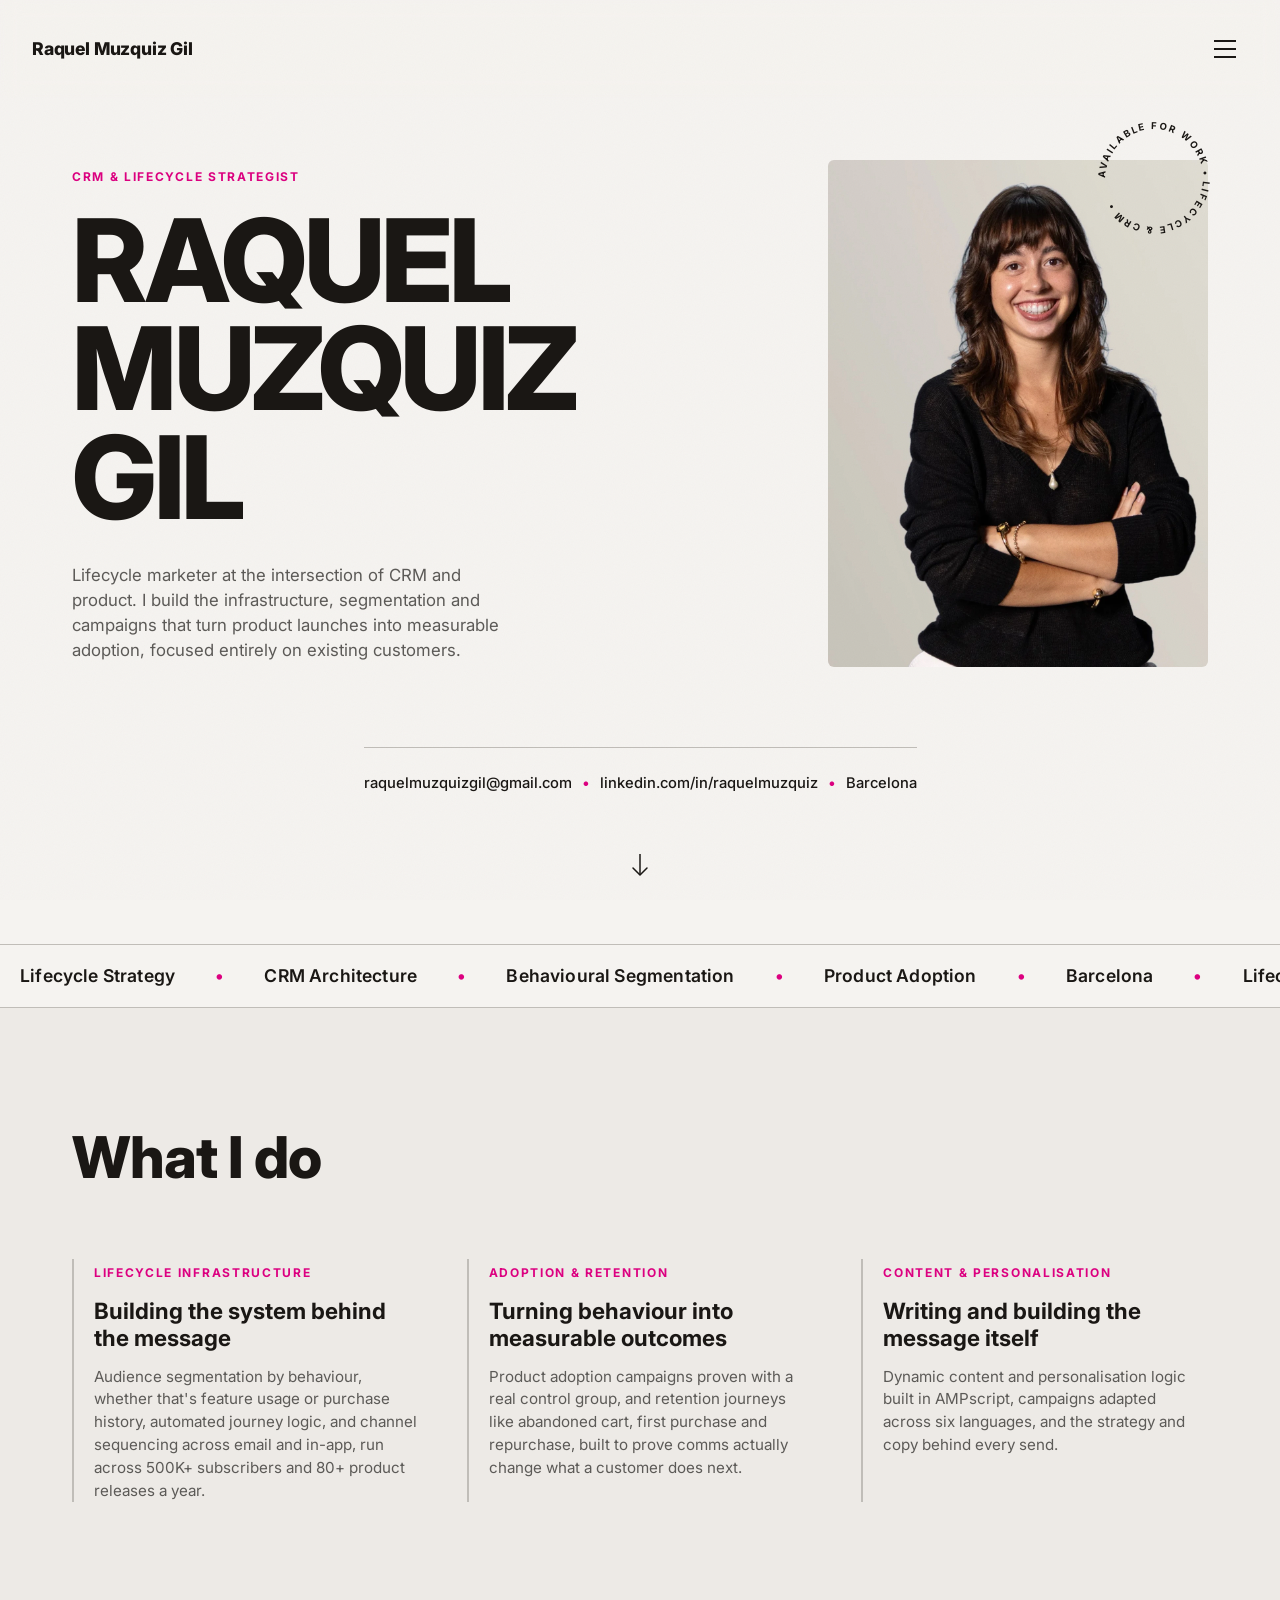
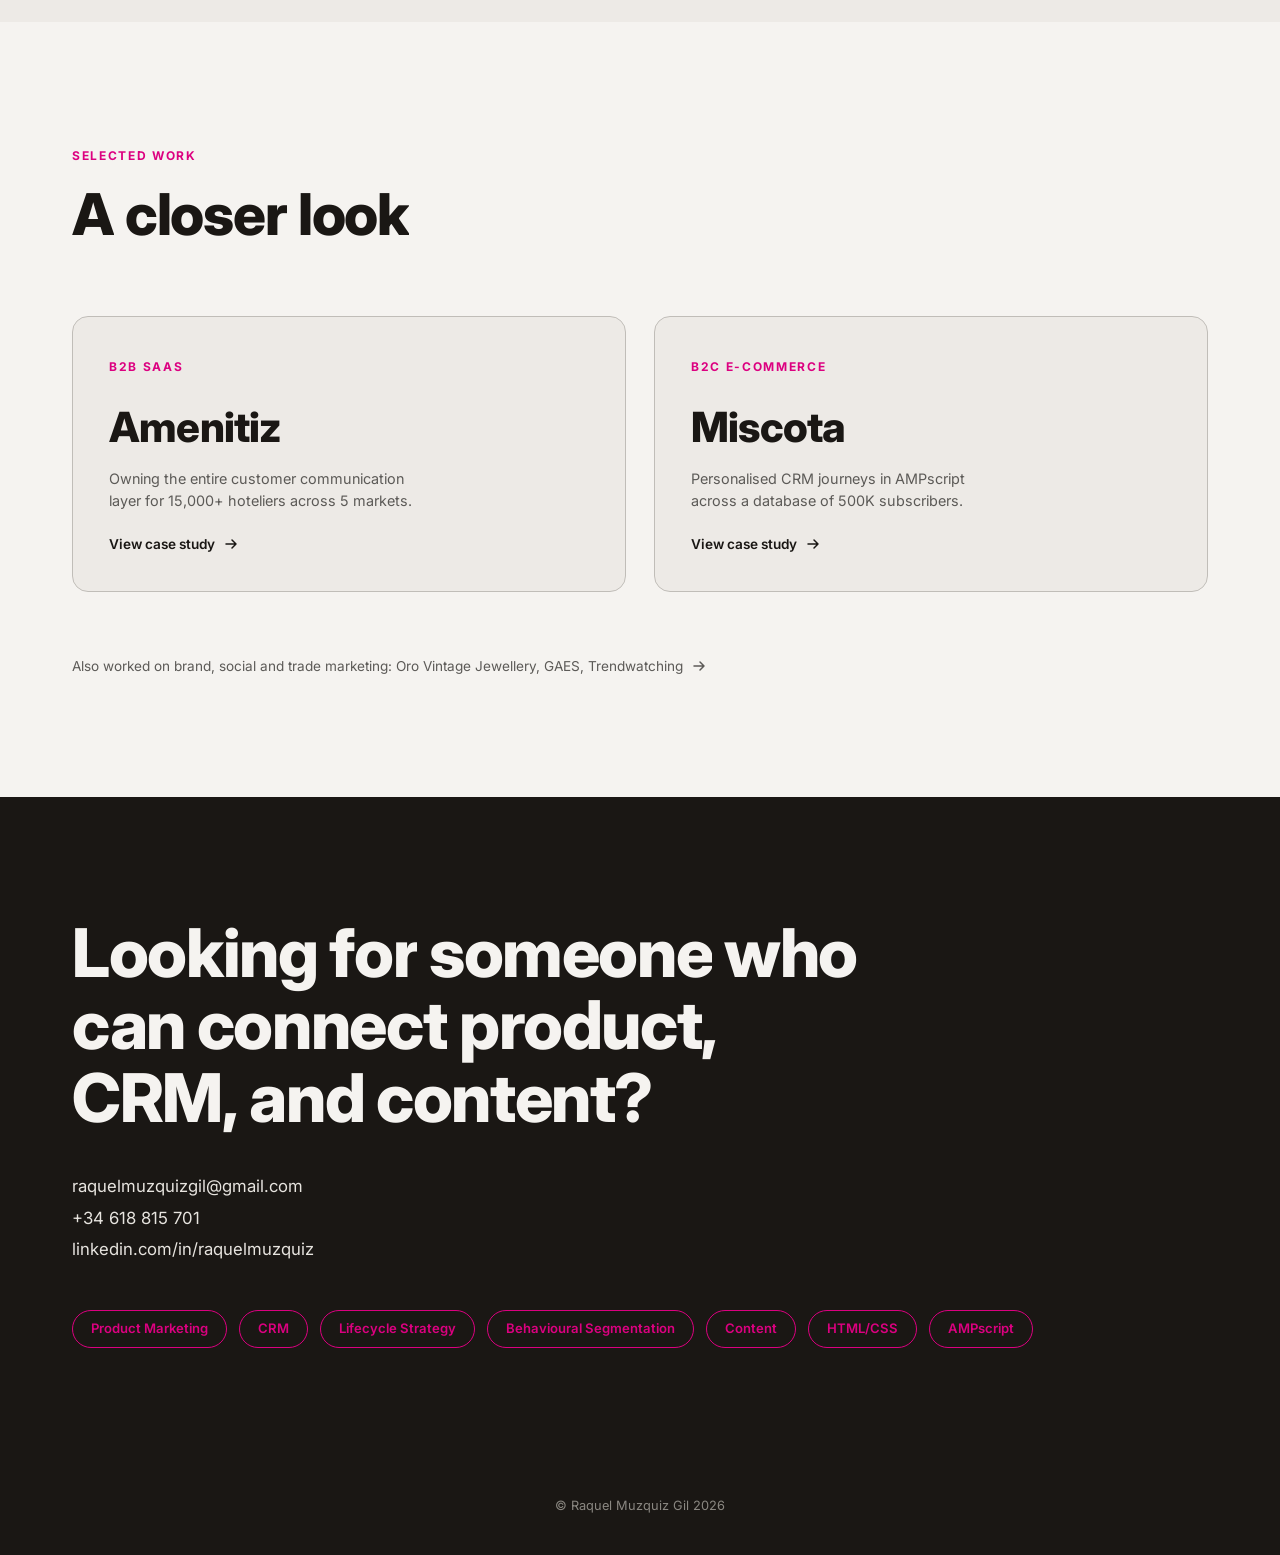
==== commit 5a45c4c0: "Zoom hero photo in tighter Cropped closer (~1.25x) from the same source, less headroom above the hai" ====
--- a/index.html
+++ b/index.html
@@ -73,7 +73,7 @@
         </a>
       </div>
       <div class="photo-frame tilt-card">
-        <img src="assets/img/hero-portrait.webp?v=27" alt="Raquel Muzquiz Gil" class="photo-img">
+        <img src="assets/img/hero-portrait.webp?v=28" alt="Raquel Muzquiz Gil" class="photo-img">
       </div>
     </div>
   </div>
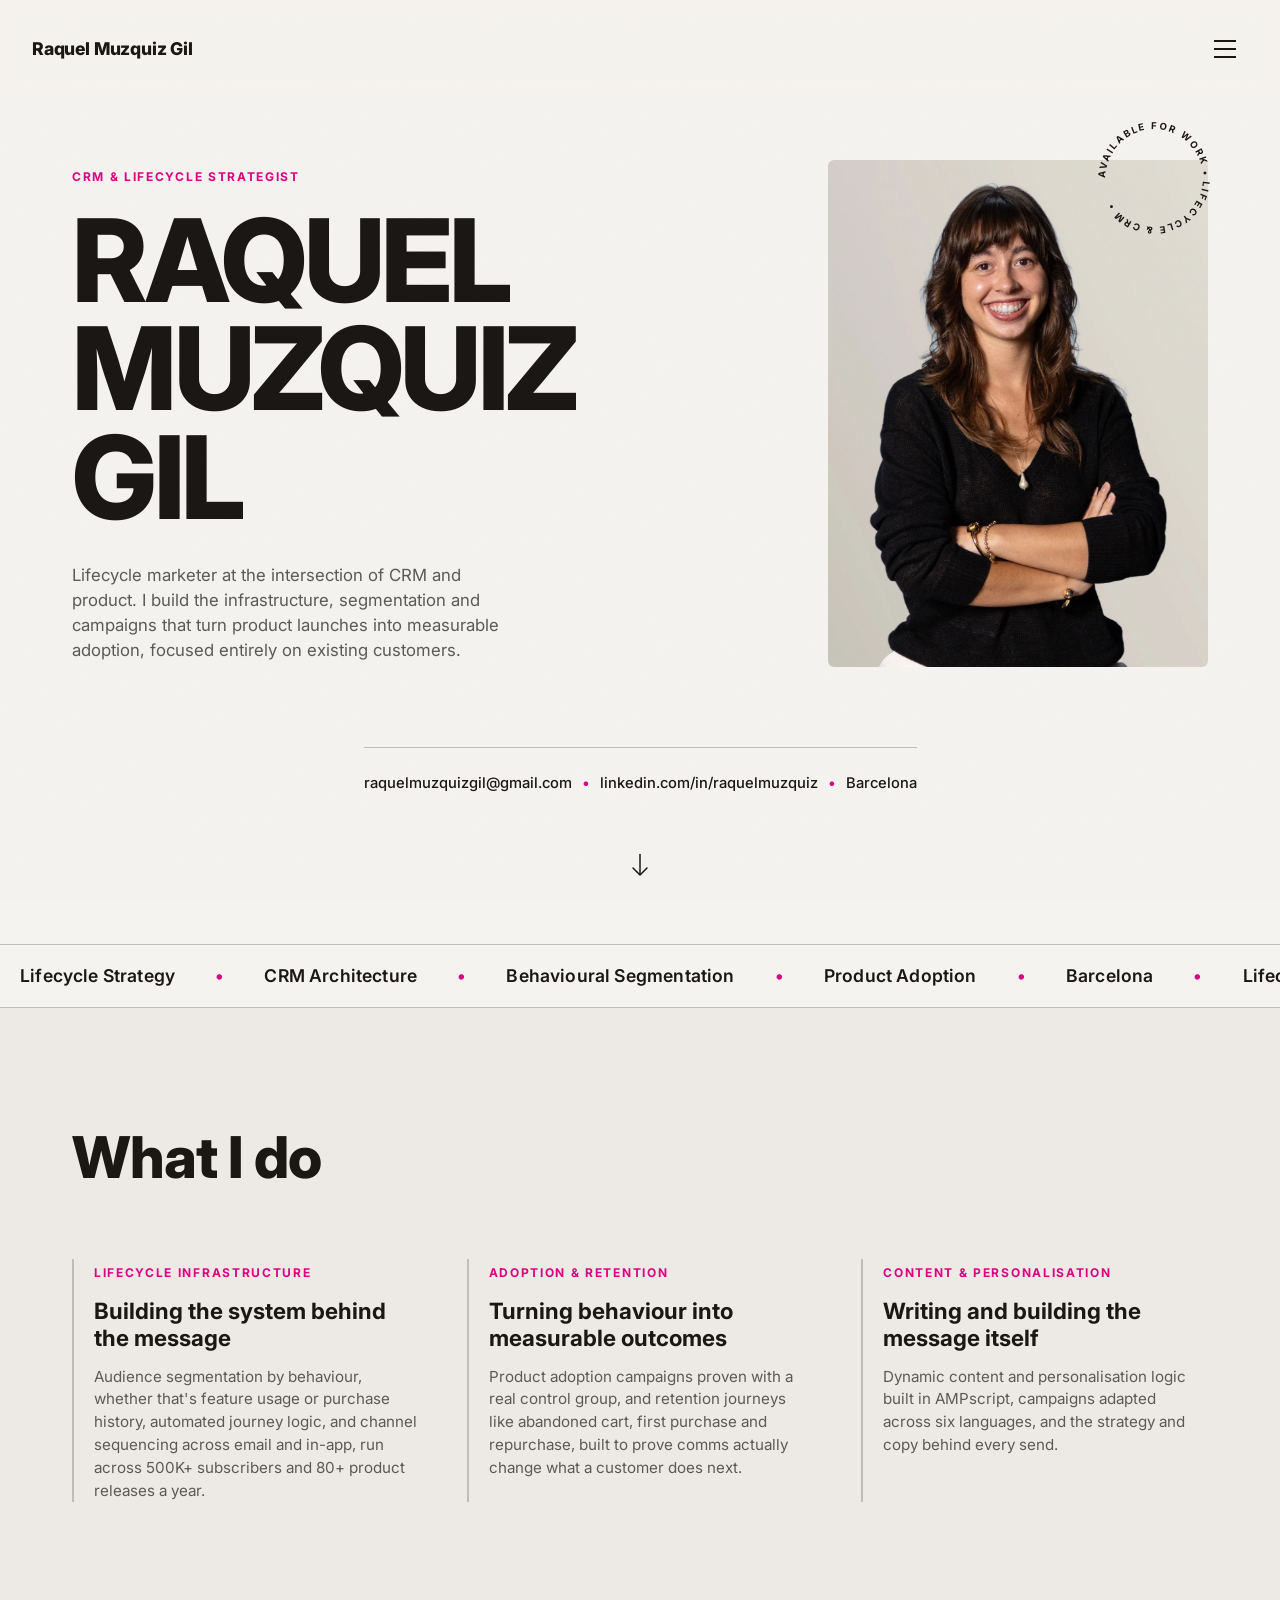
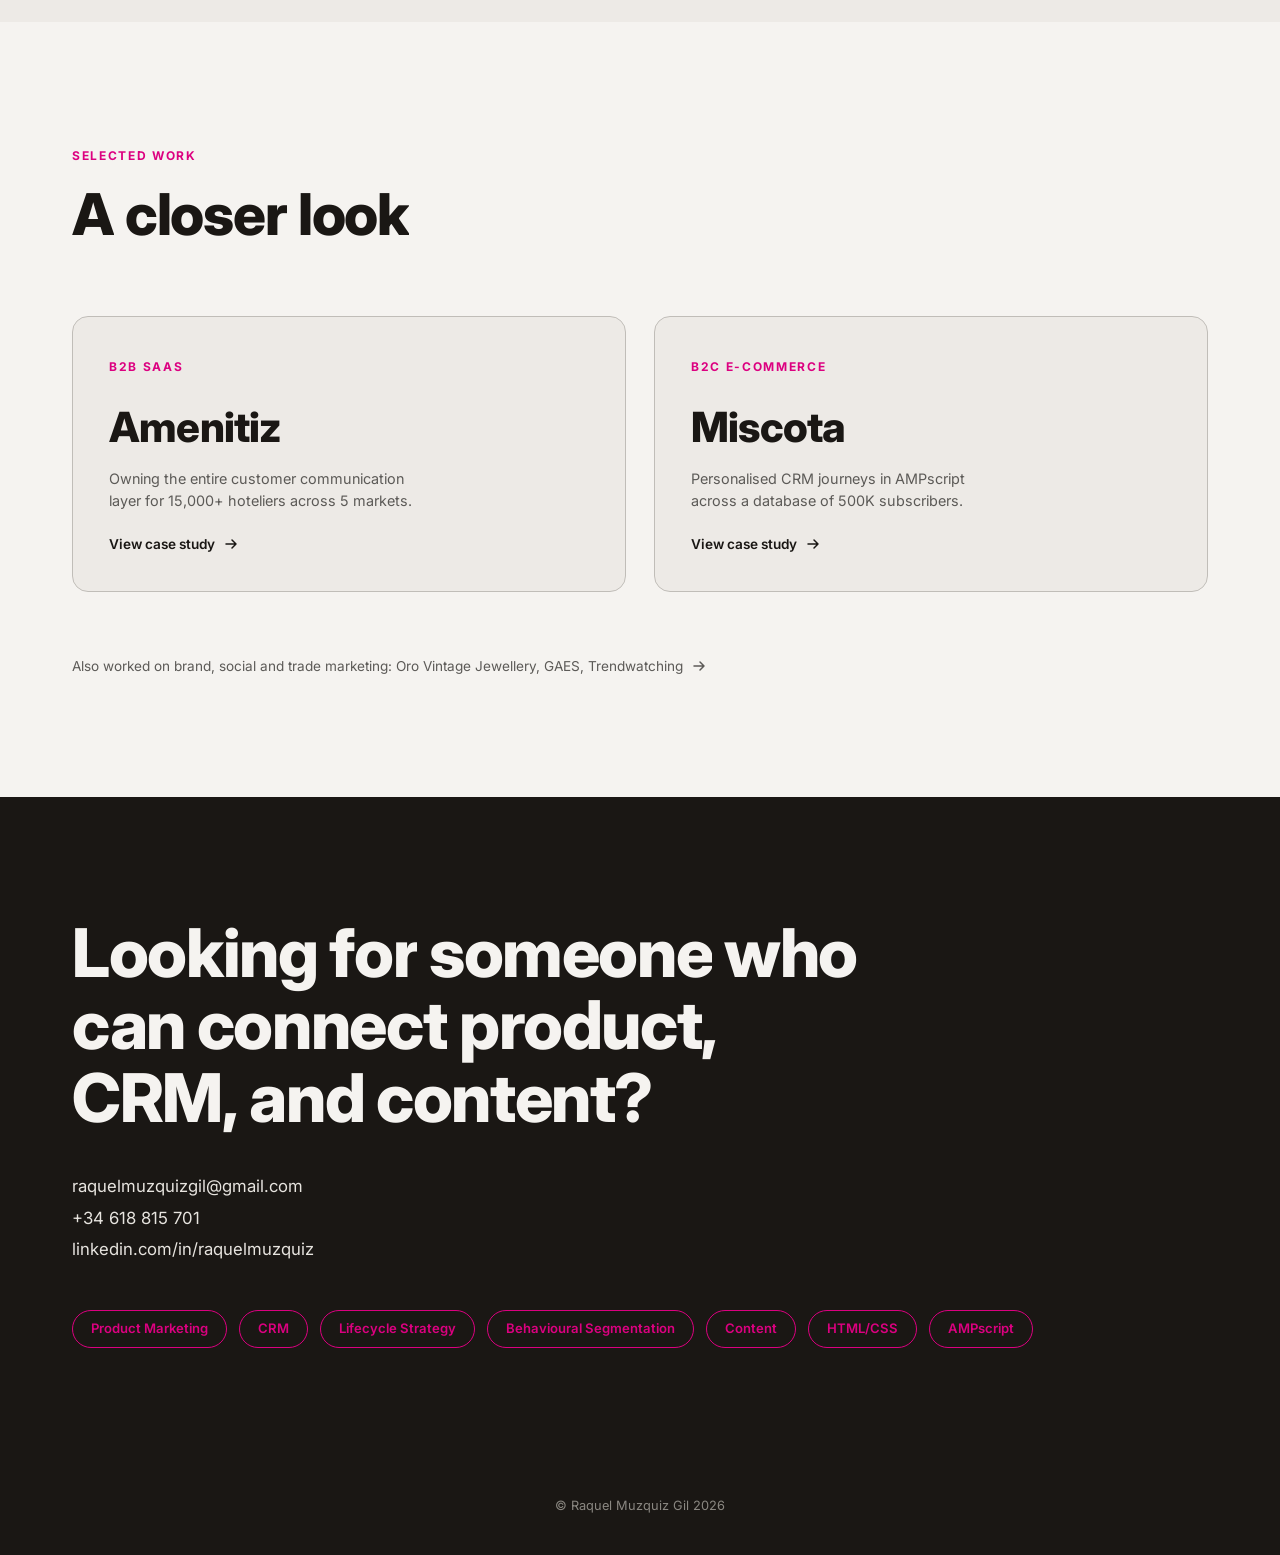
==== commit d36ff74b: "Recenter hero photo, equal margins both sides Measured the subject's actual pixel extent against the" ====
--- a/index.html
+++ b/index.html
@@ -73,7 +73,7 @@
         </a>
       </div>
       <div class="photo-frame tilt-card">
-        <img src="assets/img/hero-portrait.webp?v=28" alt="Raquel Muzquiz Gil" class="photo-img">
+        <img src="assets/img/hero-portrait.webp?v=29" alt="Raquel Muzquiz Gil" class="photo-img">
       </div>
     </div>
   </div>
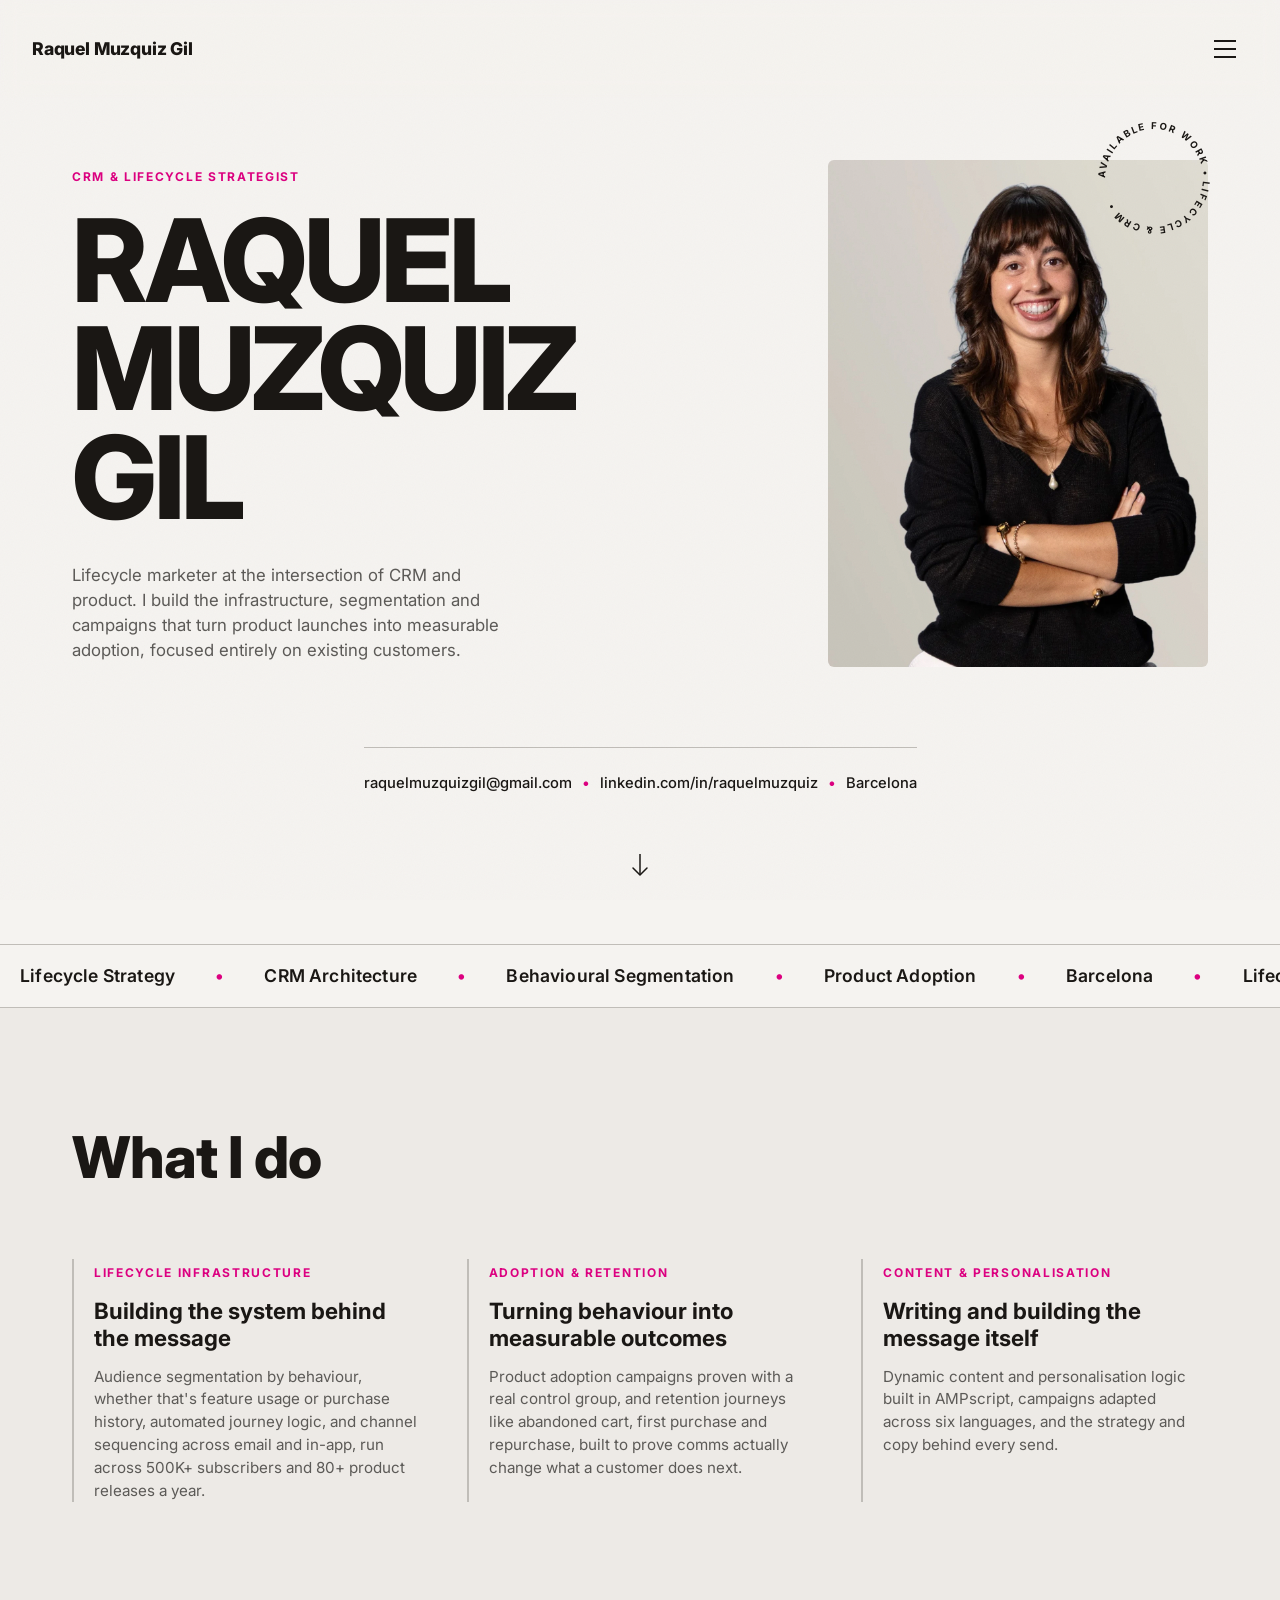
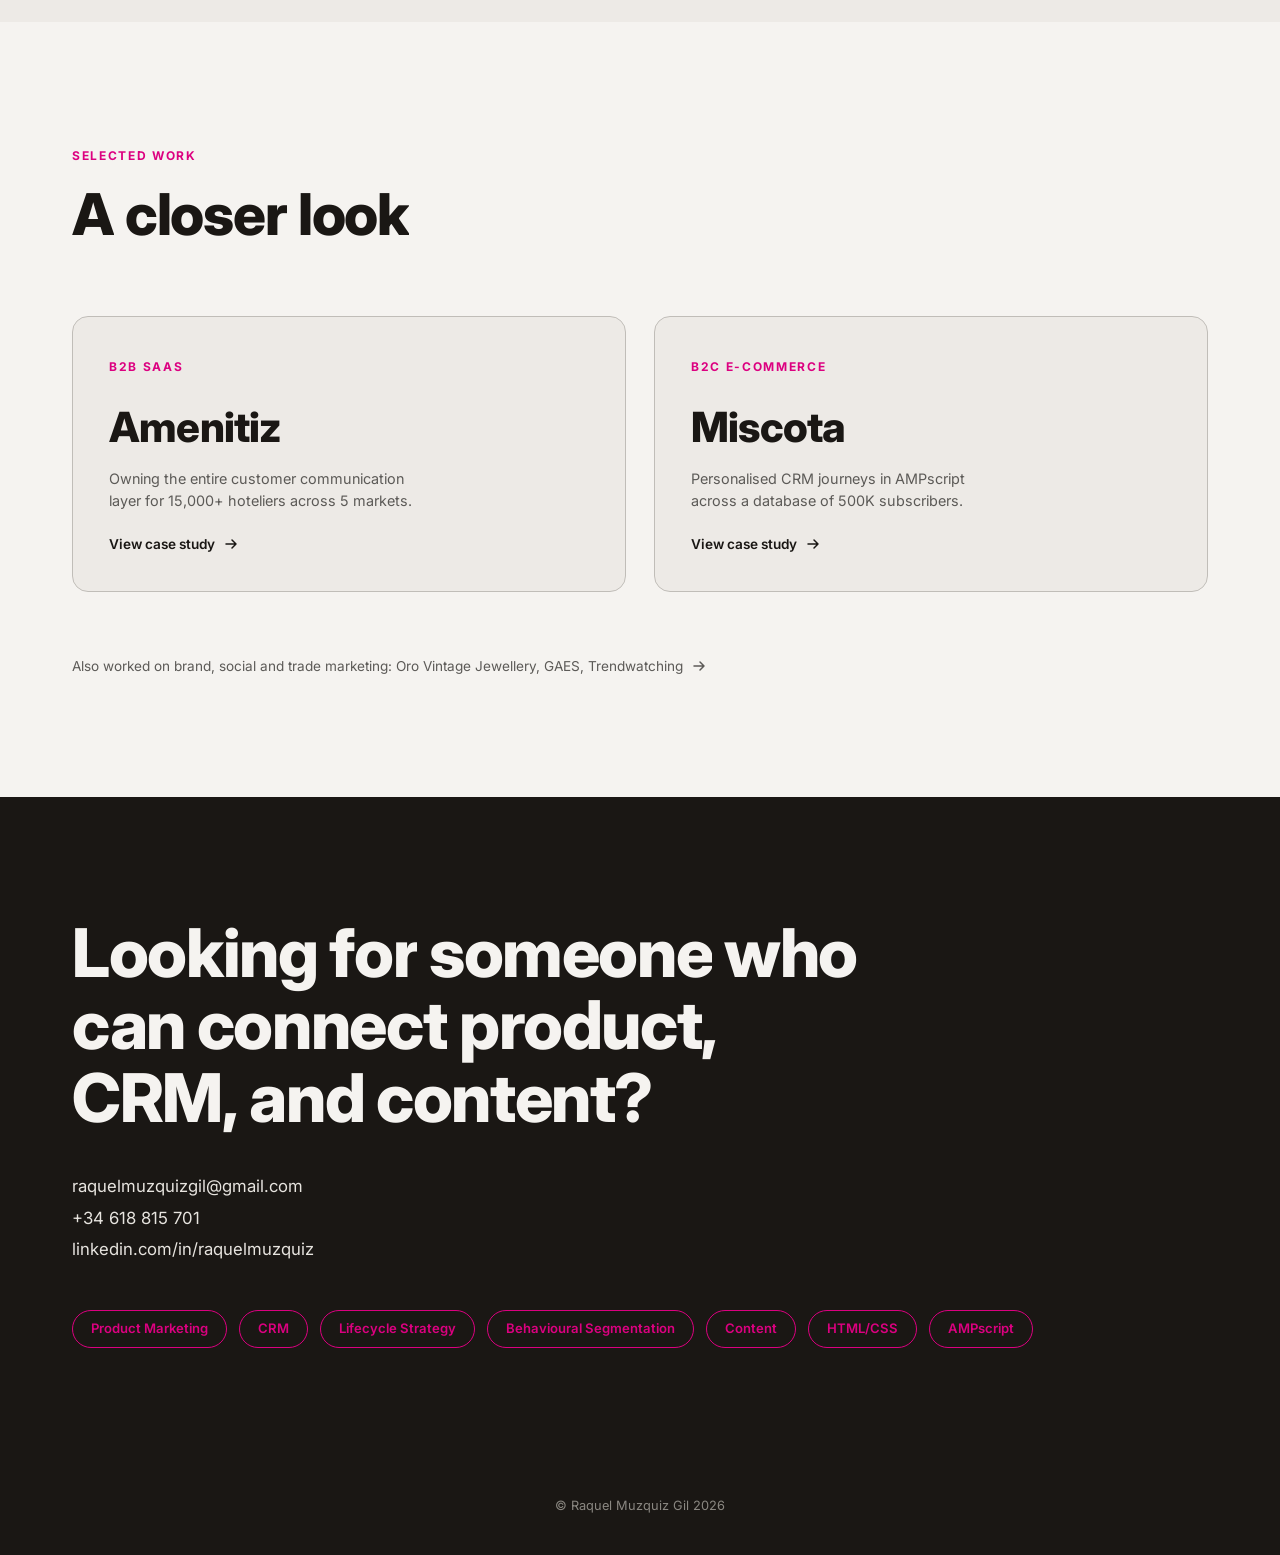
==== commit 51b2906d: "Revert hero photo recentering, back to tighter-zoom crop Back to the framing from before the recente" ====
--- a/index.html
+++ b/index.html
@@ -73,7 +73,7 @@
         </a>
       </div>
       <div class="photo-frame tilt-card">
-        <img src="assets/img/hero-portrait.webp?v=29" alt="Raquel Muzquiz Gil" class="photo-img">
+        <img src="assets/img/hero-portrait.webp?v=31" alt="Raquel Muzquiz Gil" class="photo-img">
       </div>
     </div>
   </div>
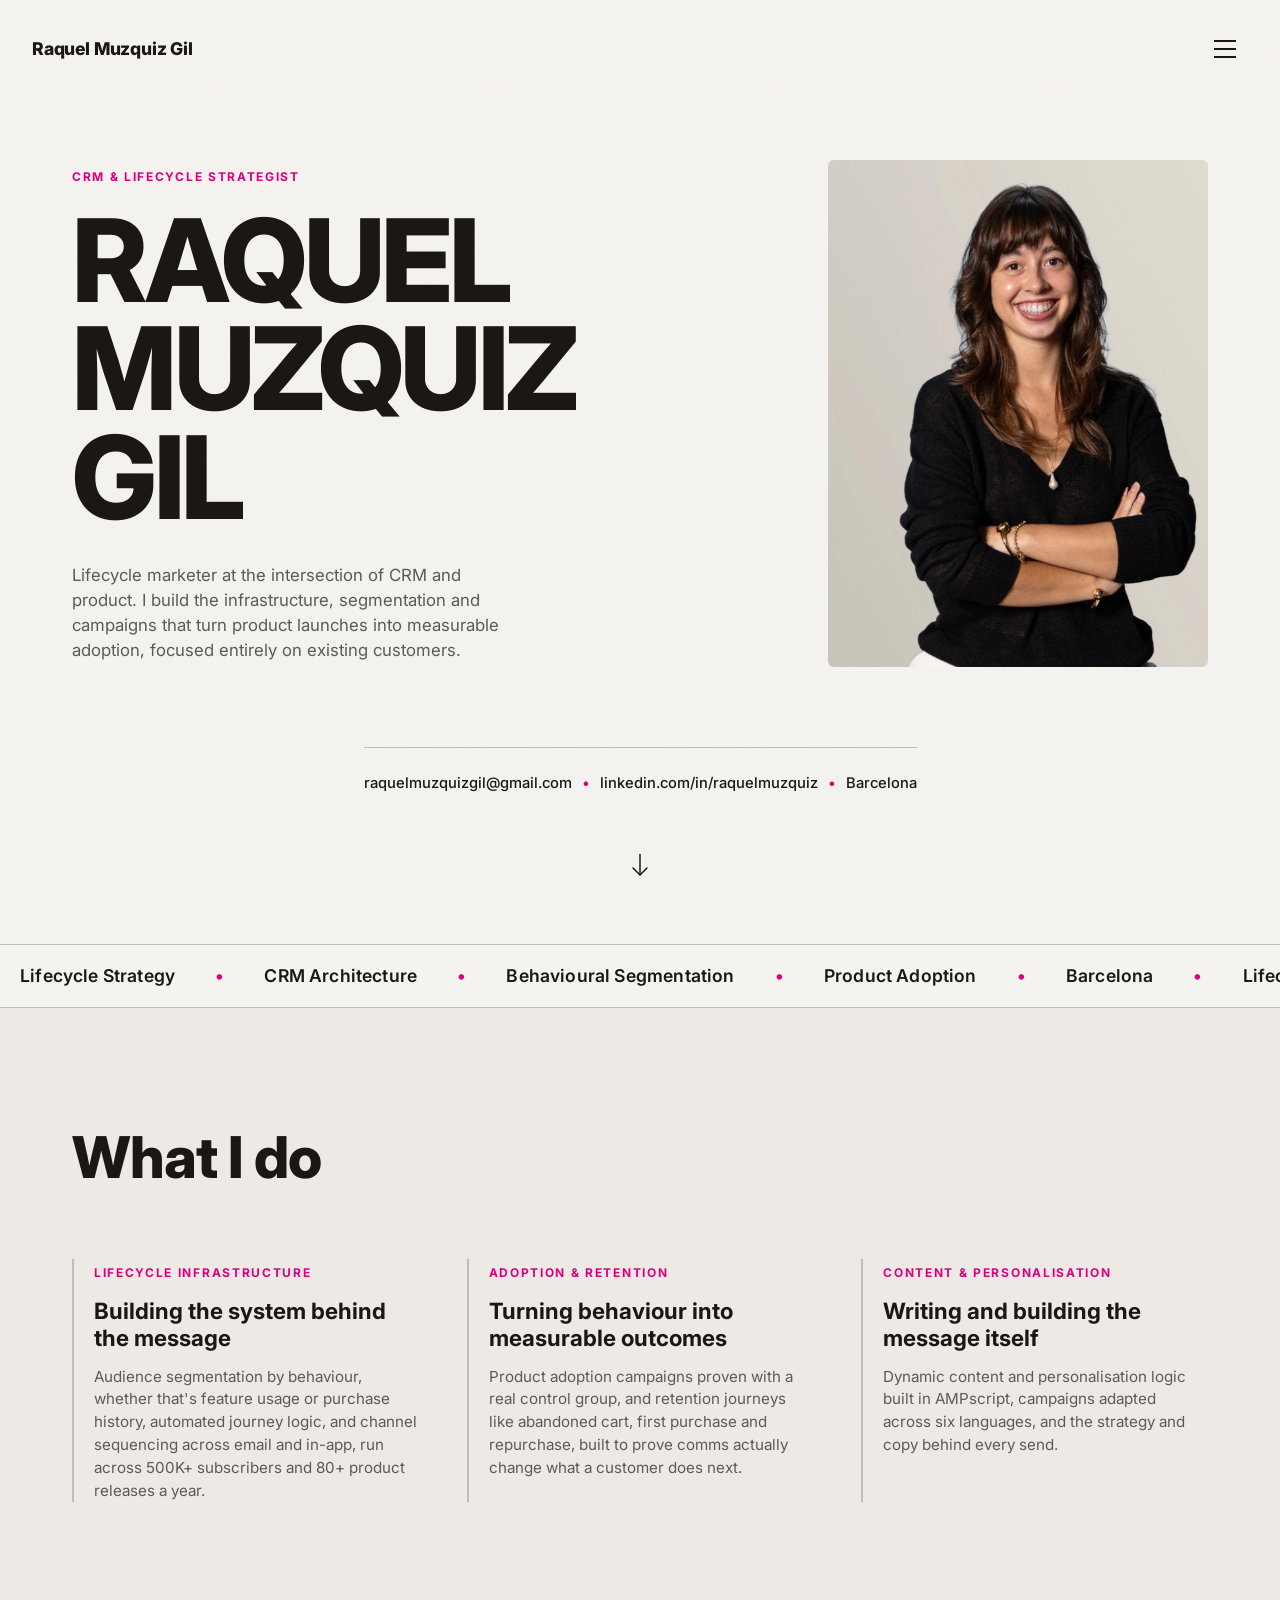
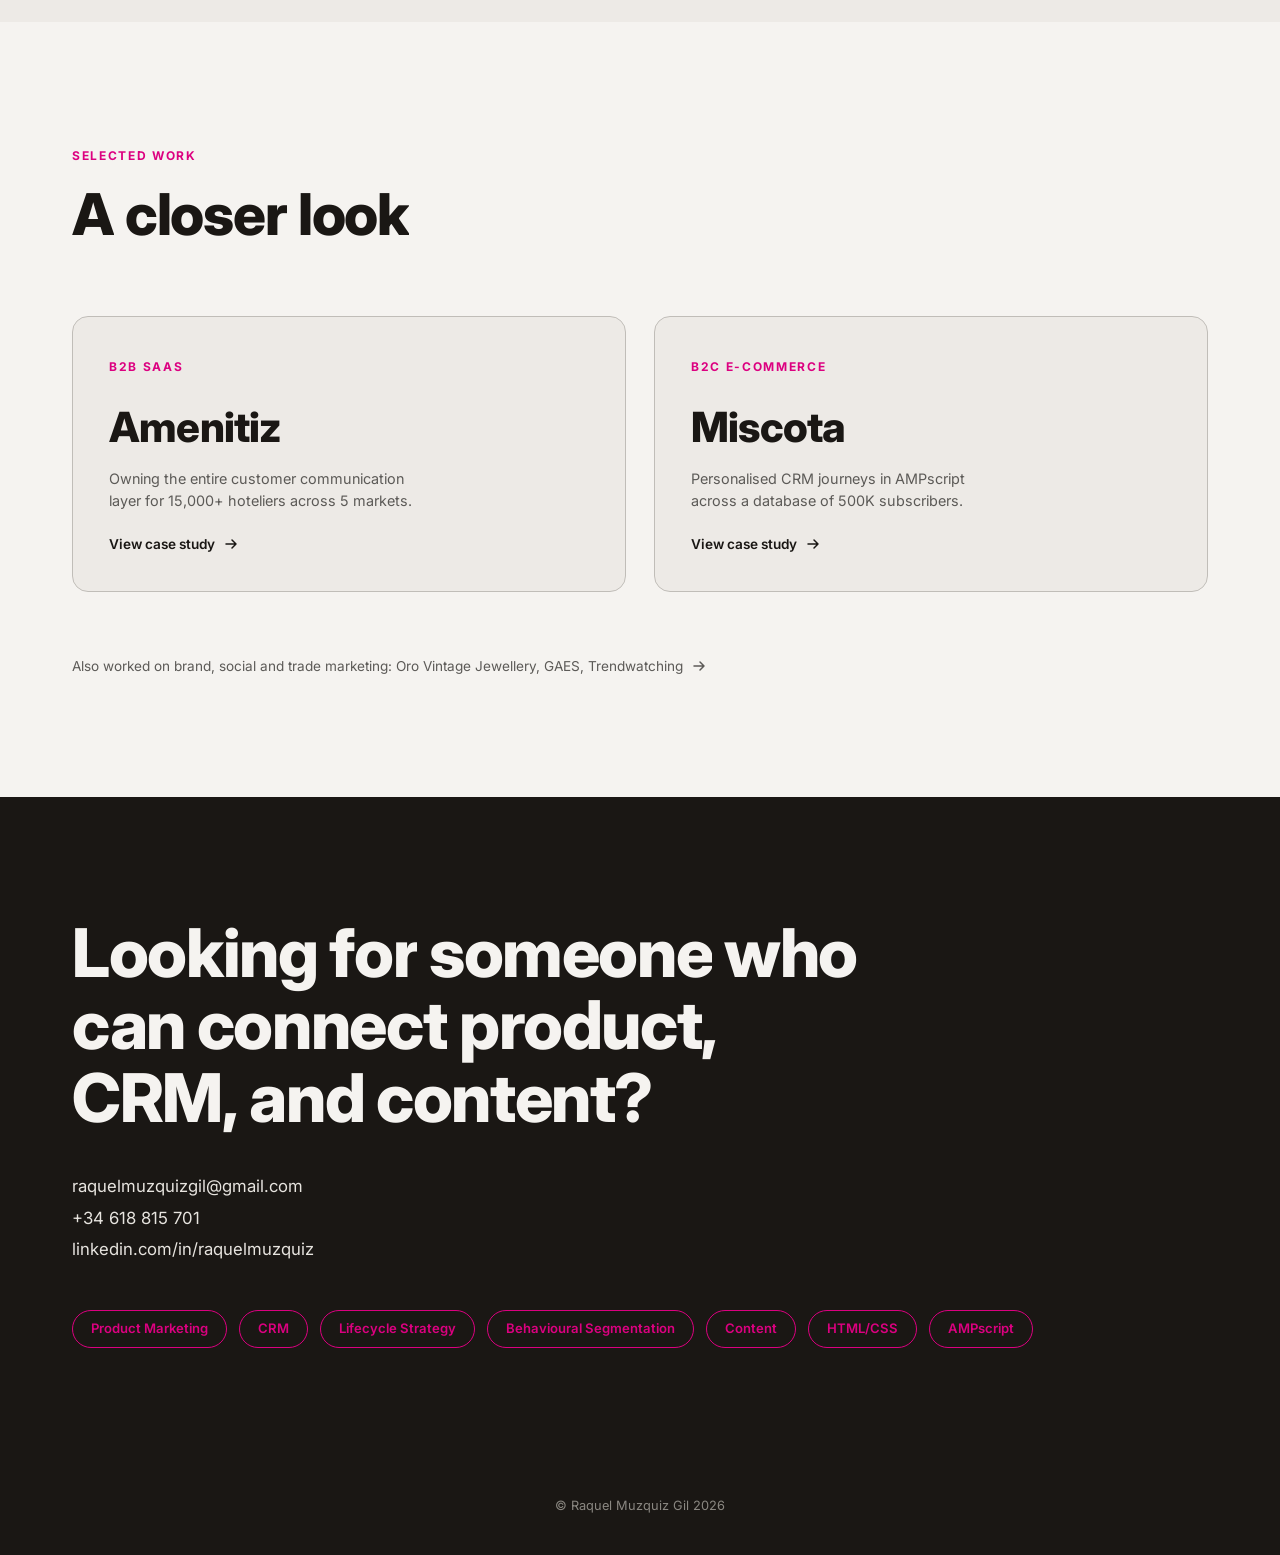
==== commit bfe248e9: "Remove the spinning "available for work" hero badge The one overtly playful/animated flourish on an " ====
--- a/index.html
+++ b/index.html
@@ -20,7 +20,7 @@
 <link rel="preconnect" href="https://fonts.googleapis.com">
 <link rel="preconnect" href="https://fonts.gstatic.com" crossorigin>
 <link href="https://fonts.googleapis.com/css2?family=Inter:ital,wght@0,100..900;1,100..900&display=swap" rel="stylesheet">
-<link rel="stylesheet" href="assets/css/style.css?v=35">
+<link rel="stylesheet" href="assets/css/style.css?v=36">
 </head>
 <body>
 
@@ -58,20 +58,6 @@
       <p class="hero-tagline fade-in d1">Lifecycle marketer at the intersection of CRM and product. I build the infrastructure, segmentation and campaigns that turn product launches into measurable adoption, focused entirely on existing customers.</p>
     </div>
     <div class="hero-photo-wrap fade-in d2">
-      <div class="hero-badge">
-        <a href="#contact" class="magnetic">
-          <span class="badge-spin">
-            <svg viewBox="0 0 100 100">
-              <defs>
-                <path id="circlePath" d="M50,50 m-38,0 a38,38 0 1,1 76,0 a38,38 0 1,1 -76,0" />
-              </defs>
-              <text font-size="7.4" font-weight="700" letter-spacing="1.6" fill="#1A1714">
-                <textPath href="#circlePath" startOffset="0%">AVAILABLE FOR WORK &#8226; LIFECYCLE &amp; CRM &#8226; </textPath>
-              </text>
-            </svg>
-          </span>
-        </a>
-      </div>
       <div class="photo-frame tilt-card">
         <img src="assets/img/hero-portrait.webp?v=31" alt="Raquel Muzquiz Gil" class="photo-img">
       </div>
--- a/assets/css/style.css
+++ b/assets/css/style.css
@@ -256,23 +256,6 @@
   will-change:transform;
 }
 
-/* ---------- rotating badge ---------- */
-.badge-spin{
-  width:128px;height:128px;
-  position:relative;
-  animation:spin 14s linear infinite;
-}
-@keyframes spin{to{transform:rotate(360deg);}}
-.badge-spin svg{width:100%;height:100%;}
-.badge-spin-dot{
-  position:absolute;
-  top:50%;left:50%;
-  width:10px;height:10px;
-  border-radius:50%;
-  background:var(--accent);
-  transform:translate(-50%,-50%);
-}
-
 /* ---------- placeholders ---------- */
 .placeholder-box{
   aspect-ratio:4/3;
@@ -495,12 +478,6 @@
   border-radius:20px;
   border:1px solid var(--border);
 }
-.hero-badge{
-  position:absolute;
-  top:-46px;right:-10px;
-  z-index:3;
-}
-.hero-badge a{display:block;position:relative;width:128px;height:128px;}
 .hero-contact{
   margin-top:80px;
   display:flex;
@@ -972,7 +949,6 @@
   .hero{padding:120px 0 40px;}
   .hero-inner{grid-template-columns:1fr;gap:36px;}
   .hero-photo-wrap{justify-self:center;max-width:280px;order:-1;}
-  .hero-badge{top:auto;bottom:-20px;right:10px;}
   .capabilities{grid-template-columns:1fr;gap:40px;}
   .capabilities.two-col{grid-template-columns:1fr;}
   .work-grid{grid-template-columns:1fr;}
@@ -1000,7 +976,6 @@
 }
 @media (max-width:560px){
   .stats-bar{grid-template-columns:1fr 1fr;padding:32px 24px;gap:24px;}
-  .badge-spin{width:96px;height:96px;}
   .placeholder-row{grid-template-columns:1fr;}
   .catalog-grid{grid-template-columns:1fr;}
   .chart-card{padding:28px 16px 16px;}
@@ -1013,5 +988,4 @@
 @media (prefers-reduced-motion:reduce){
   *{animation-duration:0.01ms !important;animation-iteration-count:1 !important;transition-duration:0.01ms !important;}
   html{scroll-behavior:auto;}
-  .badge-spin{animation:none;}
-}
+}
